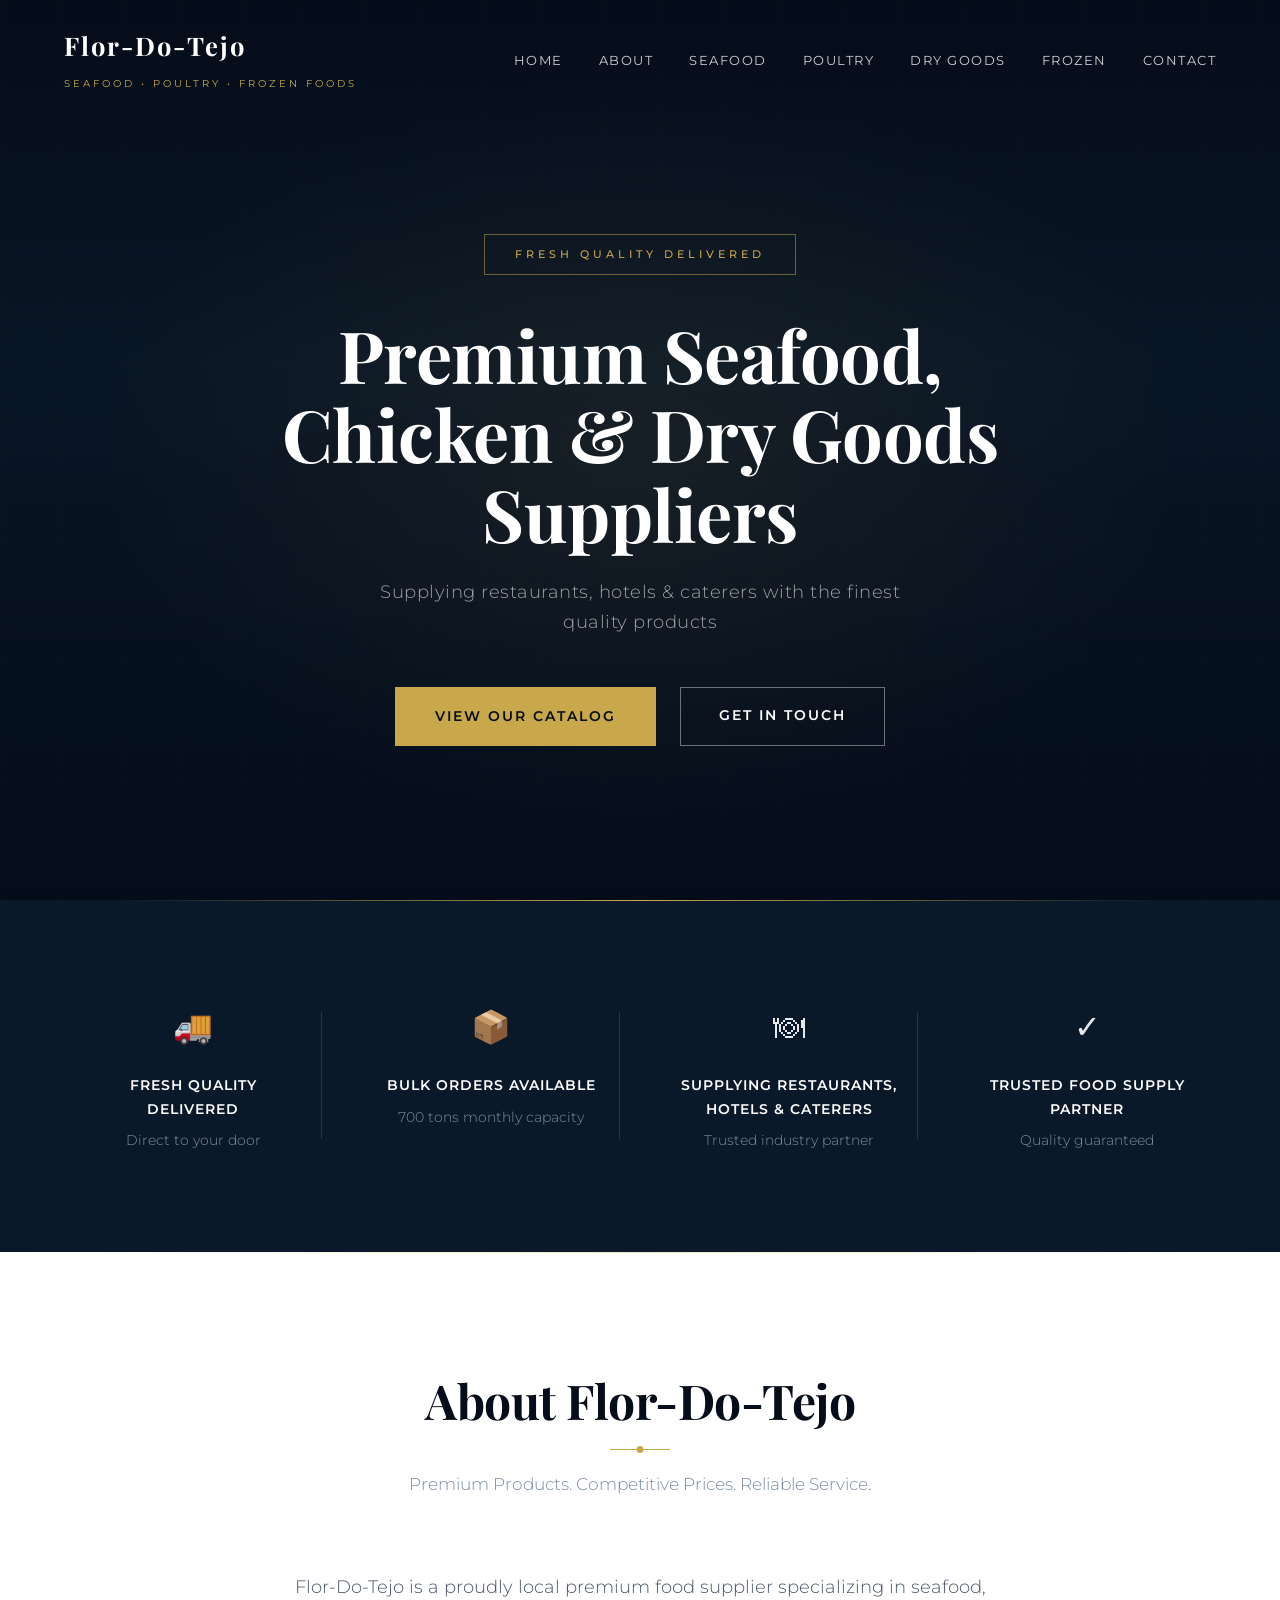
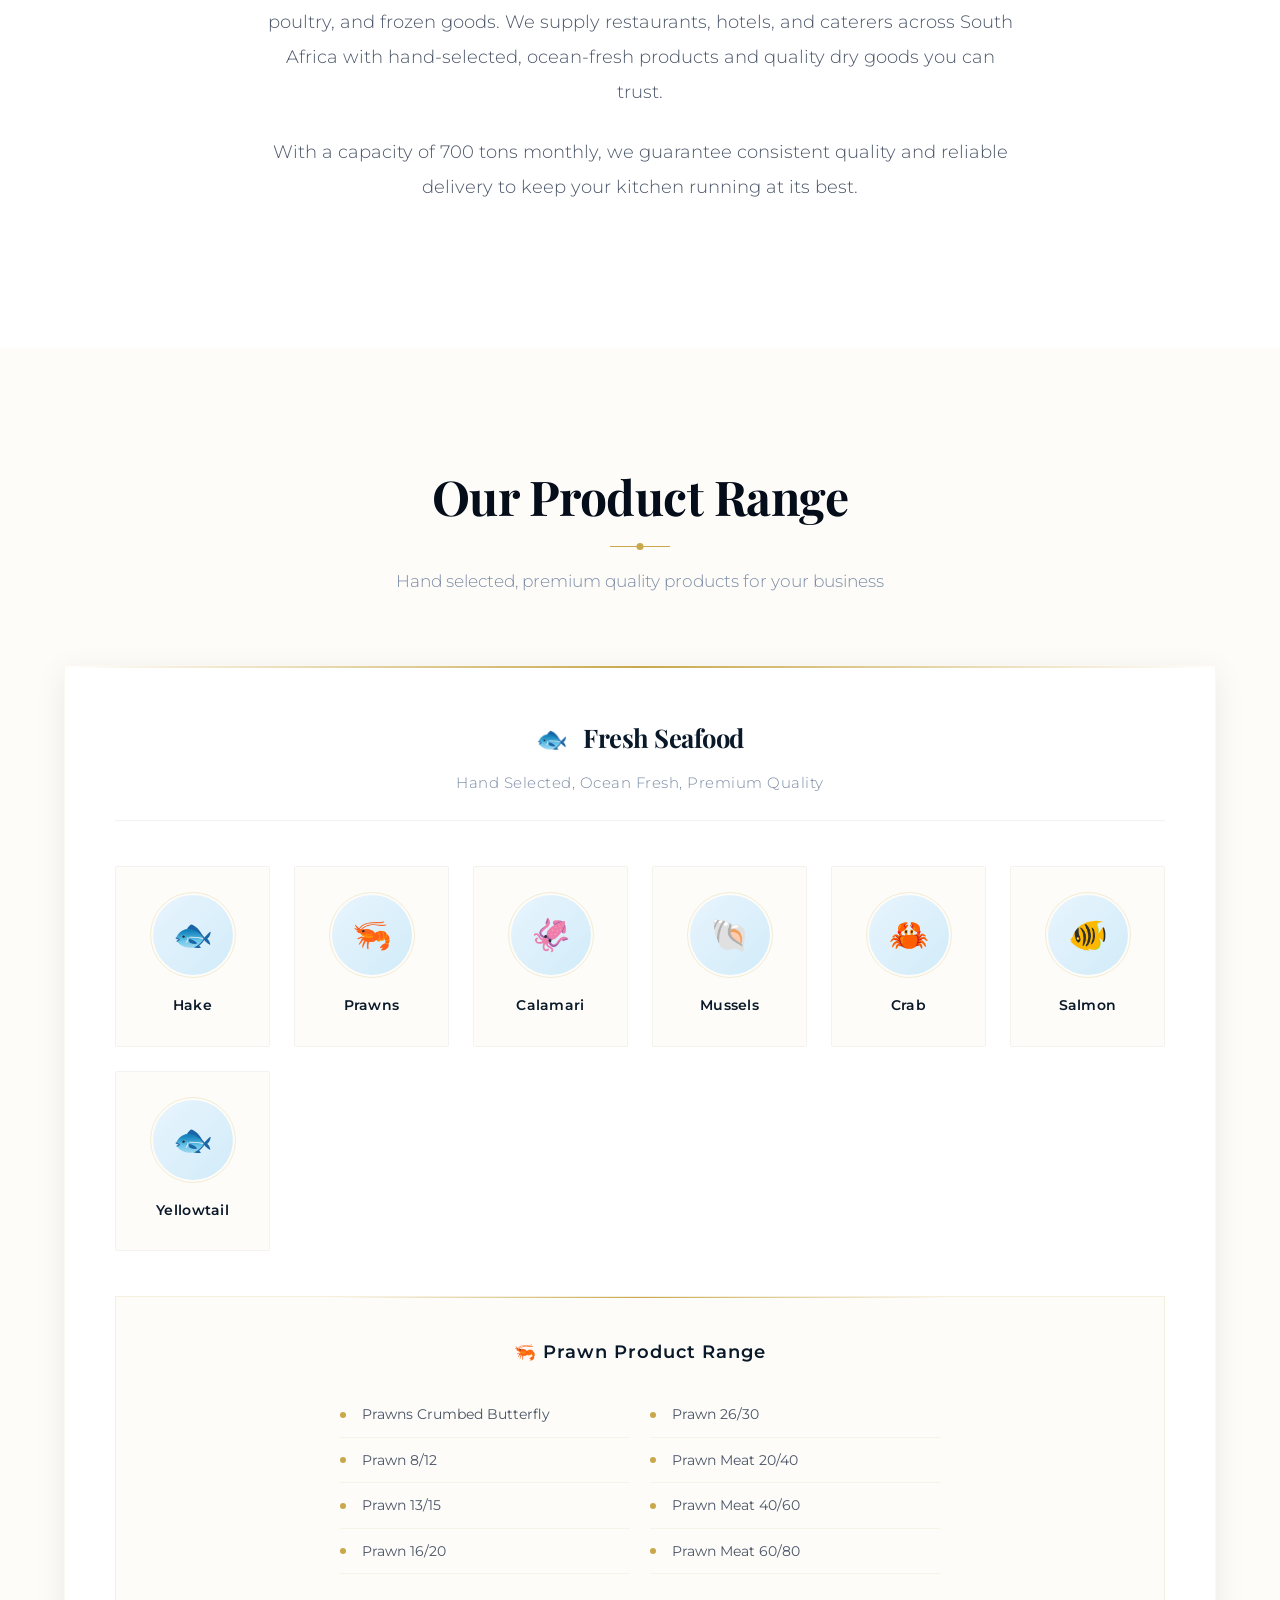
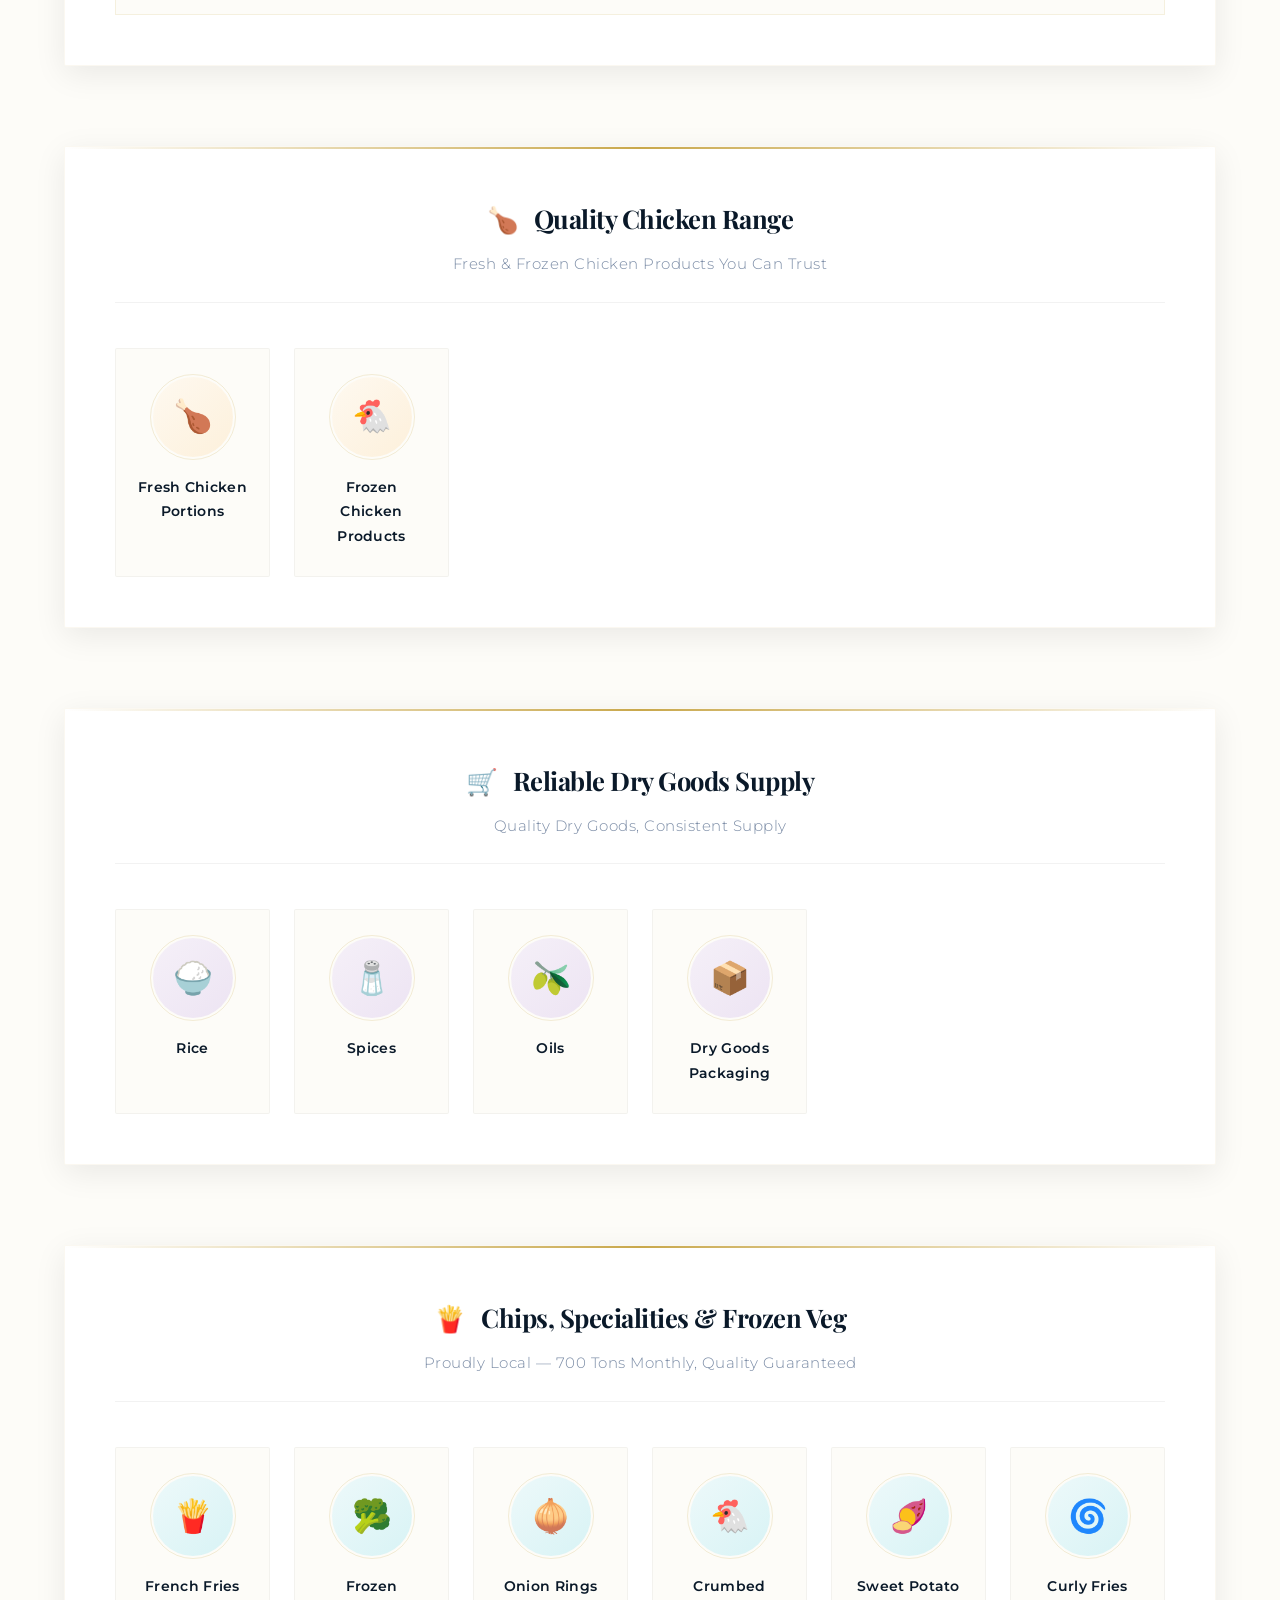
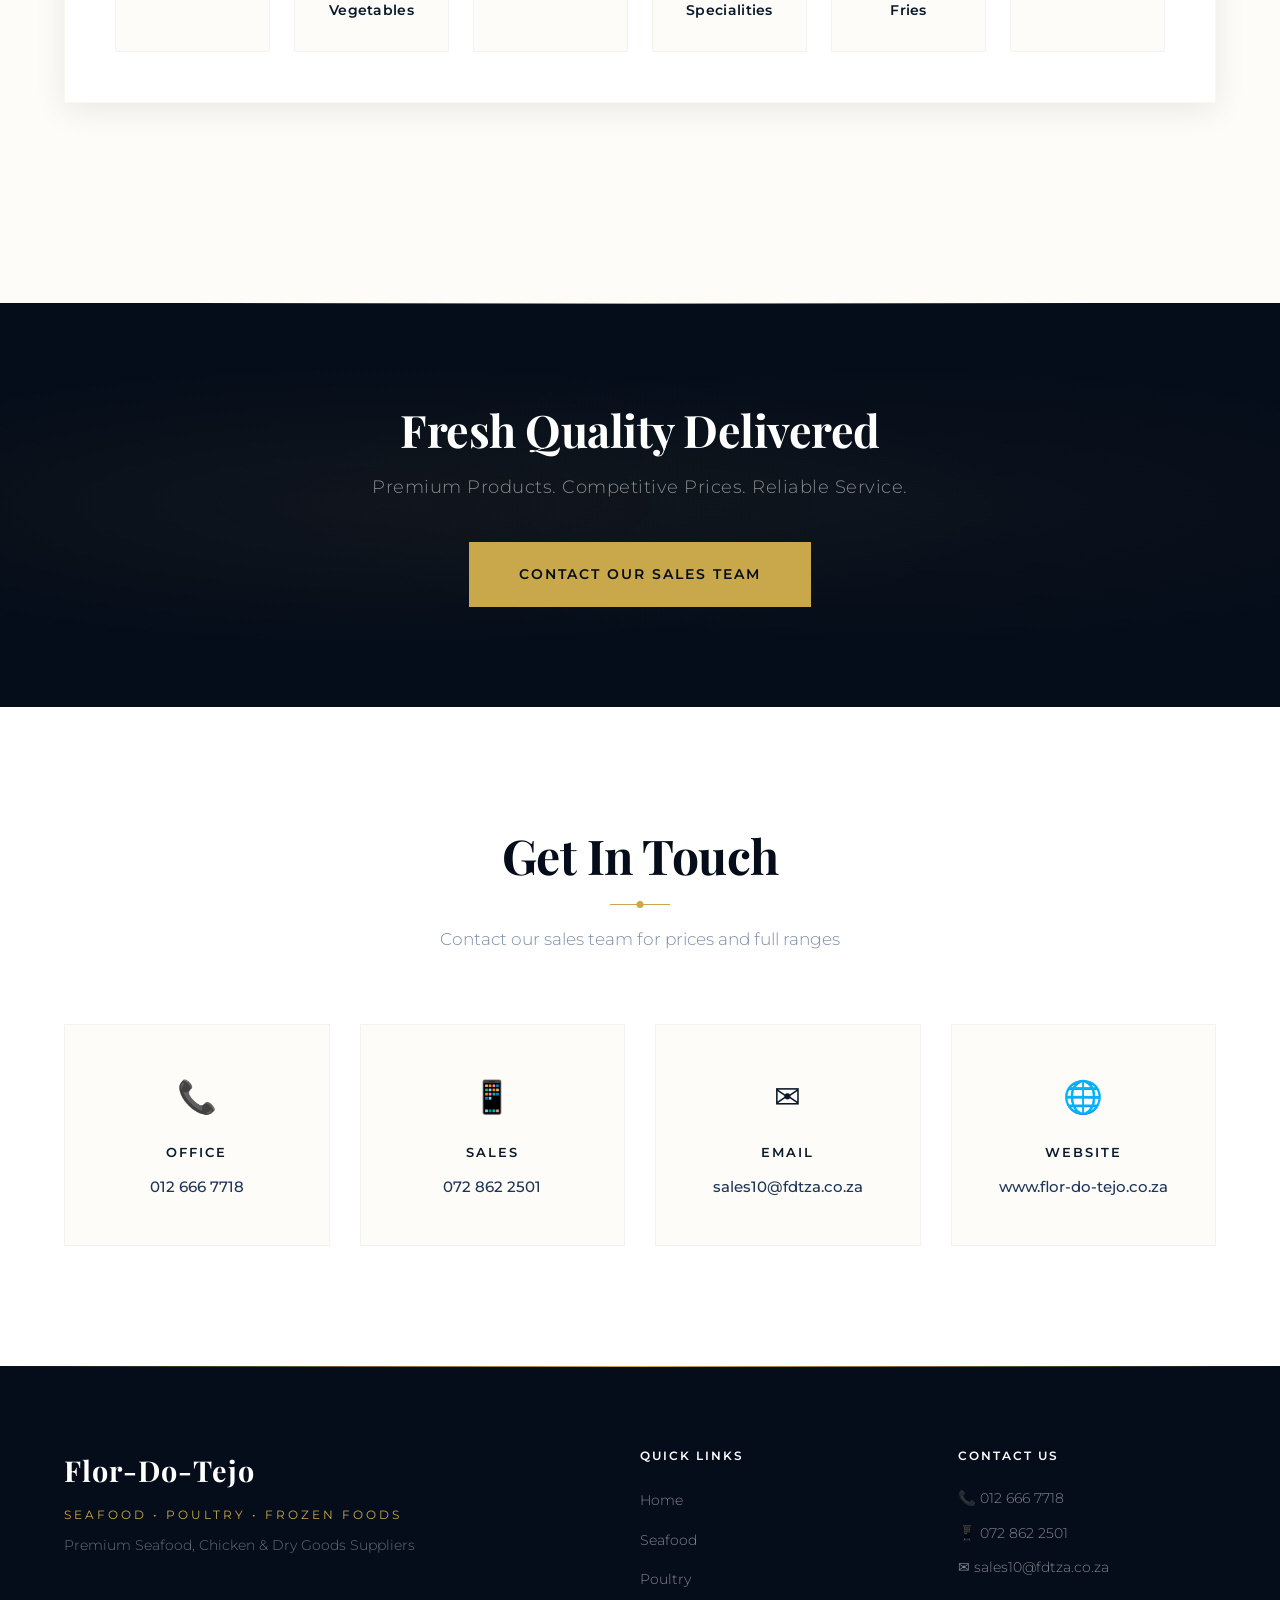
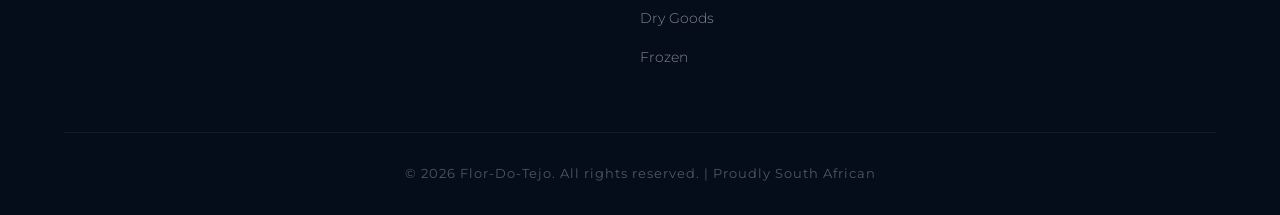
==== index.html @ 853de9a3 "Initial commit: Flor-Do-Tejo website with blue, white and gold theme" ====
<!DOCTYPE html>
<html lang="en">
<head>
    <meta charset="UTF-8">
    <meta name="viewport" content="width=device-width, initial-scale=1.0">
    <title>Flor-Do-Tejo | Premium Seafood, Poultry & Frozen Foods</title>
    <link rel="preconnect" href="https://fonts.googleapis.com">
    <link rel="preconnect" href="https://fonts.gstatic.com" crossorigin>
    <link href="https://fonts.googleapis.com/css2?family=Playfair+Display:wght@400;700;900&family=Montserrat:wght@300;400;500;600;700&display=swap" rel="stylesheet">
    <link rel="stylesheet" href="styles.css">
</head>
<body>
    <!-- Navigation -->
    <nav class="navbar" id="navbar">
        <div class="container nav-container">
            <div class="logo">
                <h1>Flor-Do-Tejo</h1>
                <span class="tagline">Seafood &bull; Poultry &bull; Frozen Foods</span>
            </div>
            <button class="nav-toggle" id="navToggle" aria-label="Toggle navigation">
                <span></span>
                <span></span>
                <span></span>
            </button>
            <ul class="nav-links" id="navLinks">
                <li><a href="#home">Home</a></li>
                <li><a href="#about">About</a></li>
                <li><a href="#seafood">Seafood</a></li>
                <li><a href="#poultry">Poultry</a></li>
                <li><a href="#dry-goods">Dry Goods</a></li>
                <li><a href="#frozen">Frozen</a></li>
                <li><a href="#contact">Contact</a></li>
            </ul>
        </div>
    </nav>

    <!-- Hero Section -->
    <section class="hero" id="home">
        <div class="hero-overlay"></div>
        <div class="container hero-content">
            <div class="hero-badge">Fresh Quality Delivered</div>
            <h2>Premium Seafood, Chicken &amp; Dry Goods Suppliers</h2>
            <p>Supplying restaurants, hotels &amp; caterers with the finest quality products</p>
            <div class="hero-cta">
                <a href="#catalog" class="btn btn-primary">View Our Catalog</a>
                <a href="#contact" class="btn btn-outline">Get In Touch</a>
            </div>
        </div>
    </section>

    <!-- Features Bar -->
    <section class="features-bar">
        <div class="container features-grid">
            <div class="feature-item">
                <div class="feature-icon">&#x1F69A;</div>
                <h4>Fresh Quality Delivered</h4>
                <p>Direct to your door</p>
            </div>
            <div class="feature-item">
                <div class="feature-icon">&#x1F4E6;</div>
                <h4>Bulk Orders Available</h4>
                <p>700 tons monthly capacity</p>
            </div>
            <div class="feature-item">
                <div class="feature-icon">&#x1F37D;</div>
                <h4>Supplying Restaurants, Hotels &amp; Caterers</h4>
                <p>Trusted industry partner</p>
            </div>
            <div class="feature-item">
                <div class="feature-icon">&#x2713;</div>
                <h4>Trusted Food Supply Partner</h4>
                <p>Quality guaranteed</p>
            </div>
        </div>
    </section>

    <!-- About Section -->
    <section class="about" id="about">
        <div class="container">
            <div class="section-header">
                <h2>About Flor-Do-Tejo</h2>
                <div class="gold-divider"></div>
                <p>Premium Products. Competitive Prices. Reliable Service.</p>
            </div>
            <div class="about-content">
                <p>Flor-Do-Tejo is a proudly local premium food supplier specializing in seafood, poultry, and frozen goods. We supply restaurants, hotels, and caterers across South Africa with hand-selected, ocean-fresh products and quality dry goods you can trust.</p>
                <p>With a capacity of 700 tons monthly, we guarantee consistent quality and reliable delivery to keep your kitchen running at its best.</p>
            </div>
        </div>
    </section>

    <!-- Catalog Section -->
    <section class="catalog" id="catalog">
        <div class="container">
            <div class="section-header">
                <h2>Our Product Range</h2>
                <div class="gold-divider"></div>
                <p>Hand selected, premium quality products for your business</p>
            </div>

            <!-- Fresh Seafood -->
            <div class="catalog-category" id="seafood">
                <div class="category-header">
                    <h3><span class="cat-icon">&#x1F41F;</span> Fresh Seafood</h3>
                    <p>Hand Selected, Ocean Fresh, Premium Quality</p>
                </div>
                <div class="products-grid">
                    <div class="product-card">
                        <div class="product-image seafood-bg">
                            <span class="product-emoji">&#x1F41F;</span>
                        </div>
                        <h4>Hake</h4>
                    </div>
                    <div class="product-card">
                        <div class="product-image seafood-bg">
                            <span class="product-emoji">&#x1F990;</span>
                        </div>
                        <h4>Prawns</h4>
                    </div>
                    <div class="product-card">
                        <div class="product-image seafood-bg">
                            <span class="product-emoji">&#x1F991;</span>
                        </div>
                        <h4>Calamari</h4>
                    </div>
                    <div class="product-card">
                        <div class="product-image seafood-bg">
                            <span class="product-emoji">&#x1F41A;</span>
                        </div>
                        <h4>Mussels</h4>
                    </div>
                    <div class="product-card">
                        <div class="product-image seafood-bg">
                            <span class="product-emoji">&#x1F980;</span>
                        </div>
                        <h4>Crab</h4>
                    </div>
                    <div class="product-card">
                        <div class="product-image seafood-bg">
                            <span class="product-emoji">&#x1F420;</span>
                        </div>
                        <h4>Salmon</h4>
                    </div>
                    <div class="product-card">
                        <div class="product-image seafood-bg">
                            <span class="product-emoji">&#x1F41F;</span>
                        </div>
                        <h4>Yellowtail</h4>
                    </div>
                </div>

                <!-- Prawns Detail -->
                <div class="prawn-detail">
                    <h4>&#x1F990; Prawn Product Range</h4>
                    <div class="prawn-list">
                        <ul>
                            <li>Prawns Crumbed Butterfly</li>
                            <li>Prawn 8/12</li>
                            <li>Prawn 13/15</li>
                            <li>Prawn 16/20</li>
                        </ul>
                        <ul>
                            <li>Prawn 26/30</li>
                            <li>Prawn Meat 20/40</li>
                            <li>Prawn Meat 40/60</li>
                            <li>Prawn Meat 60/80</li>
                        </ul>
                    </div>
                </div>
            </div>

            <!-- Quality Chicken Range -->
            <div class="catalog-category" id="poultry">
                <div class="category-header">
                    <h3><span class="cat-icon">&#x1F357;</span> Quality Chicken Range</h3>
                    <p>Fresh &amp; Frozen Chicken Products You Can Trust</p>
                </div>
                <div class="products-grid">
                    <div class="product-card">
                        <div class="product-image chicken-bg">
                            <span class="product-emoji">&#x1F357;</span>
                        </div>
                        <h4>Fresh Chicken Portions</h4>
                    </div>
                    <div class="product-card">
                        <div class="product-image chicken-bg">
                            <span class="product-emoji">&#x1F414;</span>
                        </div>
                        <h4>Frozen Chicken Products</h4>
                    </div>
                </div>
            </div>

            <!-- Dry Goods -->
            <div class="catalog-category" id="dry-goods">
                <div class="category-header">
                    <h3><span class="cat-icon">&#x1F6D2;</span> Reliable Dry Goods Supply</h3>
                    <p>Quality Dry Goods, Consistent Supply</p>
                </div>
                <div class="products-grid">
                    <div class="product-card">
                        <div class="product-image drygoods-bg">
                            <span class="product-emoji">&#x1F35A;</span>
                        </div>
                        <h4>Rice</h4>
                    </div>
                    <div class="product-card">
                        <div class="product-image drygoods-bg">
                            <span class="product-emoji">&#x1F9C2;</span>
                        </div>
                        <h4>Spices</h4>
                    </div>
                    <div class="product-card">
                        <div class="product-image drygoods-bg">
                            <span class="product-emoji">&#x1FAD2;</span>
                        </div>
                        <h4>Oils</h4>
                    </div>
                    <div class="product-card">
                        <div class="product-image drygoods-bg">
                            <span class="product-emoji">&#x1F4E6;</span>
                        </div>
                        <h4>Dry Goods Packaging</h4>
                    </div>
                </div>
            </div>

            <!-- Frozen Specialities -->
            <div class="catalog-category" id="frozen">
                <div class="category-header">
                    <h3><span class="cat-icon">&#x1F35F;</span> Chips, Specialities &amp; Frozen Veg</h3>
                    <p>Proudly Local &mdash; 700 Tons Monthly, Quality Guaranteed</p>
                </div>
                <div class="products-grid">
                    <div class="product-card">
                        <div class="product-image frozen-bg">
                            <span class="product-emoji">&#x1F35F;</span>
                        </div>
                        <h4>French Fries</h4>
                    </div>
                    <div class="product-card">
                        <div class="product-image frozen-bg">
                            <span class="product-emoji">&#x1F966;</span>
                        </div>
                        <h4>Frozen Vegetables</h4>
                    </div>
                    <div class="product-card">
                        <div class="product-image frozen-bg">
                            <span class="product-emoji">&#x1F9C5;</span>
                        </div>
                        <h4>Onion Rings</h4>
                    </div>
                    <div class="product-card">
                        <div class="product-image frozen-bg">
                            <span class="product-emoji">&#x1F414;</span>
                        </div>
                        <h4>Crumbed Specialities</h4>
                    </div>
                    <div class="product-card">
                        <div class="product-image frozen-bg">
                            <span class="product-emoji">&#x1F360;</span>
                        </div>
                        <h4>Sweet Potato Fries</h4>
                    </div>
                    <div class="product-card">
                        <div class="product-image frozen-bg">
                            <span class="product-emoji">&#x1F300;</span>
                        </div>
                        <h4>Curly Fries</h4>
                    </div>
                </div>
            </div>
        </div>
    </section>

    <!-- CTA Section -->
    <section class="cta-section">
        <div class="container">
            <h2>Fresh Quality Delivered</h2>
            <p>Premium Products. Competitive Prices. Reliable Service.</p>
            <a href="#contact" class="btn btn-gold">Contact Our Sales Team</a>
        </div>
    </section>

    <!-- Contact Section -->
    <section class="contact" id="contact">
        <div class="container">
            <div class="section-header">
                <h2>Get In Touch</h2>
                <div class="gold-divider"></div>
                <p>Contact our sales team for prices and full ranges</p>
            </div>
            <div class="contact-grid">
                <div class="contact-card">
                    <div class="contact-icon">&#x1F4DE;</div>
                    <h4>Office</h4>
                    <p><a href="tel:0126667718">012 666 7718</a></p>
                </div>
                <div class="contact-card">
                    <div class="contact-icon">&#x1F4F1;</div>
                    <h4>Sales</h4>
                    <p><a href="tel:0728622501">072 862 2501</a></p>
                </div>
                <div class="contact-card">
                    <div class="contact-icon">&#x2709;</div>
                    <h4>Email</h4>
                    <p><a href="mailto:sales10@fdtza.co.za">sales10@fdtza.co.za</a></p>
                </div>
                <div class="contact-card">
                    <div class="contact-icon">&#x1F310;</div>
                    <h4>Website</h4>
                    <p><a href="https://www.flor-do-tejo.co.za" target="_blank">www.flor-do-tejo.co.za</a></p>
                </div>
            </div>
        </div>
    </section>

    <!-- Footer -->
    <footer class="footer">
        <div class="container">
            <div class="footer-content">
                <div class="footer-brand">
                    <h3>Flor-Do-Tejo</h3>
                    <p>Seafood &bull; Poultry &bull; Frozen Foods</p>
                    <p class="footer-subtitle">Premium Seafood, Chicken &amp; Dry Goods Suppliers</p>
                </div>
                <div class="footer-links">
                    <h4>Quick Links</h4>
                    <ul>
                        <li><a href="#home">Home</a></li>
                        <li><a href="#seafood">Seafood</a></li>
                        <li><a href="#poultry">Poultry</a></li>
                        <li><a href="#dry-goods">Dry Goods</a></li>
                        <li><a href="#frozen">Frozen</a></li>
                    </ul>
                </div>
                <div class="footer-contact">
                    <h4>Contact Us</h4>
                    <p>&#x1F4DE; 012 666 7718</p>
                    <p>&#x1F4F1; 072 862 2501</p>
                    <p>&#x2709; sales10@fdtza.co.za</p>
                </div>
            </div>
            <div class="footer-bottom">
                <p>&copy; 2026 Flor-Do-Tejo. All rights reserved. | Proudly South African</p>
            </div>
        </div>
    </footer>

    <script src="script.js"></script>
</body>
</html>
---- styles.css ----
/* ===== CSS Variables & Theme ===== */
:root {
    --blue-dark: #050d1a;
    --blue-primary: #0a1929;
    --blue-medium: #112240;
    --blue-light: #1d3557;
    --blue-accent: #4a90d9;
    --white: #ffffff;
    --white-off: #f8fafd;
    --cream: #fdfcf8;
    --gold: #c9a84c;
    --gold-light: #e8d48b;
    --gold-dark: #a07c1c;
    --gold-shimmer: linear-gradient(135deg, #b8860b, #daa520, #ffd700, #daa520, #b8860b);
    --text-dark: #0a1929;
    --text-light: #e8edf5;
    --text-muted: #7a8ba5;
    --shadow-luxury: 0 20px 60px rgba(0, 0, 0, 0.15);
    --shadow-card: 0 8px 32px rgba(0, 0, 0, 0.08);
    --shadow-gold: 0 8px 32px rgba(201, 168, 76, 0.25);
    --shadow-hover: 0 16px 48px rgba(0, 0, 0, 0.12);
    --transition: all 0.4s cubic-bezier(0.25, 0.46, 0.45, 0.94);
    --transition-slow: all 0.6s cubic-bezier(0.25, 0.46, 0.45, 0.94);
}

/* ===== Reset & Base ===== */
*, *::before, *::after {
    margin: 0;
    padding: 0;
    box-sizing: border-box;
}

html {
    scroll-behavior: smooth;
}

body {
    font-family: 'Montserrat', sans-serif;
    color: var(--text-dark);
    line-height: 1.7;
    overflow-x: hidden;
    background-color: var(--cream);
}

.container {
    max-width: 1200px;
    margin: 0 auto;
    padding: 0 24px;
}

a {
    text-decoration: none;
    color: inherit;
    transition: var(--transition);
}

ul {
    list-style: none;
}

/* ===== Typography ===== */
h1, h2, h3 {
    font-family: 'Playfair Display', serif;
    letter-spacing: -0.5px;
}

h2 {
    font-size: 3rem;
    font-weight: 700;
    line-height: 1.2;
}

h3 {
    font-size: 1.8rem;
    font-weight: 700;
}

h4 {
    font-size: 1.05rem;
    font-weight: 600;
    letter-spacing: 0.3px;
}

/* ===== Buttons ===== */
.btn {
    display: inline-block;
    padding: 16px 38px;
    border-radius: 0;
    font-weight: 600;
    font-size: 0.85rem;
    cursor: pointer;
    transition: var(--transition);
    text-align: center;
    text-transform: uppercase;
    letter-spacing: 2px;
}

.btn-primary {
    background: var(--gold);
    color: var(--blue-dark);
    border: 2px solid var(--gold);
}

.btn-primary:hover {
    background: transparent;
    color: var(--gold);
    transform: translateY(-3px);
    box-shadow: var(--shadow-gold);
}

.btn-outline {
    background: transparent;
    color: var(--white);
    border: 1px solid rgba(255, 255, 255, 0.4);
}

.btn-outline:hover {
    border-color: var(--gold);
    color: var(--gold);
    transform: translateY(-3px);
}

.btn-gold {
    background: var(--gold);
    color: var(--blue-dark);
    border: 2px solid var(--gold);
    font-size: 0.9rem;
    padding: 18px 48px;
}

.btn-gold:hover {
    background: transparent;
    color: var(--gold);
    transform: translateY(-3px);
    box-shadow: var(--shadow-gold);
}

/* ===== Navigation ===== */
.navbar {
    position: fixed;
    top: 0;
    left: 0;
    right: 0;
    z-index: 1000;
    background: transparent;
    padding: 24px 0;
    transition: var(--transition);
}

.navbar.scrolled {
    padding: 14px 0;
    background: rgba(5, 13, 26, 0.95);
    backdrop-filter: blur(20px);
    -webkit-backdrop-filter: blur(20px);
    border-bottom: 1px solid rgba(201, 168, 76, 0.15);
}

.nav-container {
    display: flex;
    align-items: center;
    justify-content: space-between;
}

.logo h1 {
    font-size: 1.6rem;
    color: var(--white);
    letter-spacing: 2px;
    font-weight: 700;
}

.logo .tagline {
    font-size: 0.65rem;
    color: var(--gold);
    letter-spacing: 3px;
    text-transform: uppercase;
    font-weight: 400;
}

.nav-links {
    display: flex;
    gap: 36px;
}

.nav-links a {
    color: rgba(255, 255, 255, 0.8);
    font-weight: 400;
    font-size: 0.8rem;
    text-transform: uppercase;
    letter-spacing: 1.5px;
    position: relative;
    padding: 5px 0;
}

.nav-links a::after {
    content: '';
    position: absolute;
    bottom: -2px;
    left: 50%;
    transform: translateX(-50%);
    width: 0;
    height: 1px;
    background: var(--gold);
    transition: var(--transition);
}

.nav-links a:hover {
    color: var(--gold);
}

.nav-links a:hover::after {
    width: 100%;
}

.nav-toggle {
    display: none;
    flex-direction: column;
    gap: 6px;
    background: none;
    border: none;
    cursor: pointer;
    padding: 5px;
}

.nav-toggle span {
    width: 24px;
    height: 1.5px;
    background: var(--white);
    border-radius: 0;
    transition: var(--transition);
}

/* ===== Hero Section ===== */
.hero {
    position: relative;
    min-height: 100vh;
    display: flex;
    align-items: center;
    justify-content: center;
    background: var(--blue-dark);
    background-image: url('https://images.unsplash.com/photo-1555396273-367ea4eb4db5?auto=format&fit=crop&w=1920&q=80');
    background-size: cover;
    background-position: center;
    background-attachment: fixed;
    overflow: hidden;
}

.hero::before {
    content: '';
    position: absolute;
    inset: 0;
    background: linear-gradient(
        180deg,
        rgba(5, 13, 26, 0.7) 0%,
        rgba(10, 25, 41, 0.75) 40%,
        rgba(5, 13, 26, 0.85) 100%
    );
    z-index: 1;
}

.hero::after {
    content: '';
    position: absolute;
    inset: 0;
    background: radial-gradient(ellipse at 50% 50%, rgba(201, 168, 76, 0.08) 0%, transparent 60%);
    z-index: 1;
}

.hero-overlay {
    position: absolute;
    inset: 0;
    opacity: 0.04;
    background-image: 
        linear-gradient(rgba(201, 168, 76, 0.3) 1px, transparent 1px),
        linear-gradient(90deg, rgba(201, 168, 76, 0.3) 1px, transparent 1px);
    background-size: 60px 60px;
    z-index: 2;
}

.hero-content {
    position: relative;
    z-index: 3;
    text-align: center;
    color: var(--white);
    padding-top: 80px;
}

.hero-badge {
    display: inline-block;
    background: transparent;
    border: 1px solid rgba(201, 168, 76, 0.5);
    color: var(--gold);
    padding: 10px 30px;
    font-size: 0.7rem;
    font-weight: 500;
    letter-spacing: 4px;
    text-transform: uppercase;
    margin-bottom: 40px;
}

.hero-content h2 {
    font-size: 4.5rem;
    margin-bottom: 24px;
    line-height: 1.1;
    max-width: 800px;
    margin-left: auto;
    margin-right: auto;
    font-weight: 700;
}

.hero-content p {
    font-size: 1.1rem;
    color: rgba(255, 255, 255, 0.6);
    margin-bottom: 50px;
    max-width: 550px;
    margin-left: auto;
    margin-right: auto;
    font-weight: 300;
    letter-spacing: 0.5px;
}

.hero-cta {
    display: flex;
    gap: 24px;
    justify-content: center;
    flex-wrap: wrap;
}

/* ===== Features Bar ===== */
.features-bar {
    background: var(--blue-primary);
    padding: 70px 0;
    position: relative;
}

.features-bar::before {
    content: '';
    position: absolute;
    top: 0;
    left: 10%;
    right: 10%;
    height: 1px;
    background: linear-gradient(90deg, transparent, var(--gold), transparent);
}

.features-grid {
    display: grid;
    grid-template-columns: repeat(4, 1fr);
    gap: 40px;
}

.feature-item {
    text-align: center;
    color: var(--white);
    padding: 30px 20px;
    position: relative;
}

.feature-item::after {
    content: '';
    position: absolute;
    right: 0;
    top: 20%;
    height: 60%;
    width: 1px;
    background: rgba(201, 168, 76, 0.2);
}

.feature-item:last-child::after {
    display: none;
}

.feature-icon {
    font-size: 2rem;
    margin-bottom: 20px;
    opacity: 0.9;
}

.feature-item h4 {
    color: var(--white);
    margin-bottom: 8px;
    font-size: 0.85rem;
    text-transform: uppercase;
    letter-spacing: 1px;
    font-family: 'Montserrat', sans-serif;
    font-weight: 600;
}

.feature-item p {
    color: rgba(255, 255, 255, 0.5);
    font-size: 0.85rem;
    font-weight: 300;
}

/* ===== Section Headers ===== */
.section-header {
    text-align: center;
    margin-bottom: 70px;
}

.section-header h2 {
    color: var(--blue-dark);
    margin-bottom: 20px;
}

.section-header p {
    color: var(--text-muted);
    font-size: 1.05rem;
    max-width: 550px;
    margin: 0 auto;
    font-weight: 300;
}

.gold-divider {
    width: 60px;
    height: 1px;
    background: var(--gold);
    margin: 20px auto;
    position: relative;
}

.gold-divider::before {
    content: '';
    position: absolute;
    top: -3px;
    left: 50%;
    transform: translateX(-50%);
    width: 7px;
    height: 7px;
    background: var(--gold);
    border-radius: 50%;
}

/* ===== About Section ===== */
.about {
    padding: 120px 0;
    background: var(--white);
    position: relative;
}

.about::before {
    content: '';
    position: absolute;
    top: 0;
    left: 0;
    right: 0;
    height: 1px;
    background: linear-gradient(90deg, transparent, rgba(201, 168, 76, 0.3), transparent);
}

.about-content {
    max-width: 750px;
    margin: 0 auto;
    text-align: center;
}

.about-content p {
    font-size: 1.1rem;
    line-height: 2;
    color: #4a5568;
    margin-bottom: 24px;
    font-weight: 300;
}

/* ===== Catalog Section ===== */
.catalog {
    padding: 120px 0;
    background: var(--cream);
    position: relative;
}

.catalog-category {
    margin-bottom: 80px;
    background: var(--white);
    border-radius: 2px;
    padding: 50px;
    box-shadow: var(--shadow-card);
    border: 1px solid rgba(201, 168, 76, 0.08);
    position: relative;
    overflow: hidden;
}

.catalog-category::before {
    content: '';
    position: absolute;
    top: 0;
    left: 0;
    right: 0;
    height: 2px;
    background: linear-gradient(90deg, transparent, var(--gold), transparent);
}

.category-header {
    text-align: center;
    margin-bottom: 45px;
    padding-bottom: 25px;
    border-bottom: 1px solid rgba(0, 0, 0, 0.05);
}

.category-header h3 {
    color: var(--blue-primary);
    margin-bottom: 10px;
    font-size: 1.6rem;
}

.category-header p {
    color: var(--text-muted);
    font-size: 0.95rem;
    font-weight: 300;
    letter-spacing: 0.5px;
}

.cat-icon {
    margin-right: 10px;
}

/* ===== Product Cards ===== */
.products-grid {
    display: grid;
    grid-template-columns: repeat(auto-fill, minmax(155px, 1fr));
    gap: 24px;
}

.product-card {
    text-align: center;
    padding: 28px 18px;
    border-radius: 2px;
    transition: var(--transition);
    background: var(--cream);
    border: 1px solid rgba(0, 0, 0, 0.04);
    position: relative;
}

.product-card::before {
    content: '';
    position: absolute;
    inset: 0;
    border: 1px solid var(--gold);
    opacity: 0;
    transition: var(--transition);
}

.product-card:hover {
    transform: translateY(-8px);
    box-shadow: var(--shadow-hover);
}

.product-card:hover::before {
    opacity: 1;
}

.product-image {
    width: 80px;
    height: 80px;
    border-radius: 50%;
    display: flex;
    align-items: center;
    justify-content: center;
    margin: 0 auto 18px;
    position: relative;
}

.product-image::after {
    content: '';
    position: absolute;
    inset: -3px;
    border-radius: 50%;
    border: 1px solid rgba(201, 168, 76, 0.2);
}

.product-emoji {
    font-size: 2rem;
}

.seafood-bg {
    background: linear-gradient(135deg, #e8f4fd, #d1ecf9);
}

.chicken-bg {
    background: linear-gradient(135deg, #fef9f0, #fdf0db);
}

.drygoods-bg {
    background: linear-gradient(135deg, #f5f0f8, #ede4f3);
}

.frozen-bg {
    background: linear-gradient(135deg, #edf9fa, #d8f3f5);
}

.product-card h4 {
    color: var(--blue-primary);
    font-size: 0.9rem;
    font-weight: 600;
    letter-spacing: 0.3px;
}

/* ===== Prawn Detail ===== */
.prawn-detail {
    margin-top: 45px;
    padding: 40px;
    background: var(--cream);
    border: 1px solid rgba(201, 168, 76, 0.15);
    position: relative;
}

.prawn-detail::before {
    content: '';
    position: absolute;
    top: 0;
    left: 20%;
    right: 20%;
    height: 1px;
    background: linear-gradient(90deg, transparent, var(--gold), transparent);
}

.prawn-detail h4 {
    text-align: center;
    color: var(--blue-primary);
    margin-bottom: 25px;
    font-size: 1.1rem;
    letter-spacing: 1px;
}

.prawn-list {
    display: grid;
    grid-template-columns: 1fr 1fr;
    gap: 20px;
    max-width: 600px;
    margin: 0 auto;
}

.prawn-list ul {
    list-style: none;
}

.prawn-list li {
    padding: 10px 0;
    color: #4a5568;
    font-size: 0.9rem;
    font-weight: 400;
    border-bottom: 1px solid rgba(201, 168, 76, 0.1);
    padding-left: 22px;
    position: relative;
}

.prawn-list li::before {
    content: '';
    position: absolute;
    left: 0;
    top: 50%;
    transform: translateY(-50%);
    width: 6px;
    height: 6px;
    background: var(--gold);
    border-radius: 50%;
}

/* ===== CTA Section ===== */
.cta-section {
    padding: 100px 0;
    background: var(--blue-dark);
    text-align: center;
    position: relative;
    overflow: hidden;
}

.cta-section::before {
    content: '';
    position: absolute;
    inset: 0;
    background:
        radial-gradient(ellipse at 30% 50%, rgba(201, 168, 76, 0.05) 0%, transparent 50%),
        radial-gradient(ellipse at 70% 50%, rgba(201, 168, 76, 0.03) 0%, transparent 50%);
}

.cta-section::after {
    content: '';
    position: absolute;
    top: 0;
    left: 15%;
    right: 15%;
    height: 1px;
    background: linear-gradient(90deg, transparent, var(--gold), transparent);
}

.cta-section .container {
    position: relative;
    z-index: 1;
}

.cta-section h2 {
    color: var(--white);
    margin-bottom: 16px;
    font-size: 2.8rem;
}

.cta-section p {
    color: rgba(255, 255, 255, 0.5);
    font-size: 1.1rem;
    margin-bottom: 40px;
    font-weight: 300;
    letter-spacing: 0.5px;
}

/* ===== Contact Section ===== */
.contact {
    padding: 120px 0;
    background: var(--white);
}

.contact-grid {
    display: grid;
    grid-template-columns: repeat(4, 1fr);
    gap: 30px;
}

.contact-card {
    text-align: center;
    padding: 45px 24px;
    background: var(--cream);
    border: 1px solid rgba(0, 0, 0, 0.04);
    transition: var(--transition);
    position: relative;
}

.contact-card::before {
    content: '';
    position: absolute;
    bottom: 0;
    left: 20%;
    right: 20%;
    height: 2px;
    background: var(--gold);
    transform: scaleX(0);
    transition: var(--transition);
}

.contact-card:hover {
    transform: translateY(-8px);
    box-shadow: var(--shadow-hover);
}

.contact-card:hover::before {
    transform: scaleX(1);
}

.contact-icon {
    font-size: 2rem;
    margin-bottom: 18px;
}

.contact-card h4 {
    color: var(--blue-primary);
    margin-bottom: 10px;
    font-size: 0.8rem;
    text-transform: uppercase;
    letter-spacing: 2px;
    font-family: 'Montserrat', sans-serif;
}

.contact-card p {
    font-size: 0.95rem;
}

.contact-card a {
    color: var(--blue-light);
    font-weight: 500;
}

.contact-card a:hover {
    color: var(--gold);
}

/* ===== Footer ===== */
.footer {
    background: var(--blue-dark);
    padding: 80px 0 30px;
    color: var(--text-light);
    position: relative;
}

.footer::before {
    content: '';
    position: absolute;
    top: 0;
    left: 0;
    right: 0;
    height: 1px;
    background: linear-gradient(90deg, transparent, var(--gold), transparent);
}

.footer-content {
    display: grid;
    grid-template-columns: 2fr 1fr 1fr;
    gap: 60px;
    margin-bottom: 50px;
}

.footer-brand h3 {
    font-size: 1.8rem;
    color: var(--white);
    margin-bottom: 10px;
    letter-spacing: 1px;
}

.footer-brand p {
    color: var(--gold);
    font-size: 0.75rem;
    letter-spacing: 3px;
    text-transform: uppercase;
    margin-bottom: 8px;
}

.footer-subtitle {
    color: rgba(255, 255, 255, 0.4) !important;
    font-size: 0.9rem !important;
    letter-spacing: 0 !important;
    text-transform: none !important;
    font-weight: 300;
}

.footer-links h4,
.footer-contact h4 {
    color: var(--white);
    margin-bottom: 20px;
    font-size: 0.75rem;
    text-transform: uppercase;
    letter-spacing: 2px;
    font-family: 'Montserrat', sans-serif;
    font-weight: 600;
}

.footer-links ul li {
    margin-bottom: 12px;
}

.footer-links a {
    color: rgba(255, 255, 255, 0.5);
    font-size: 0.9rem;
    font-weight: 300;
}

.footer-links a:hover {
    color: var(--gold);
}

.footer-contact p {
    color: rgba(255, 255, 255, 0.5);
    margin-bottom: 10px;
    font-size: 0.9rem;
    font-weight: 300;
}

.footer-bottom {
    border-top: 1px solid rgba(255, 255, 255, 0.06);
    padding-top: 30px;
    text-align: center;
}

.footer-bottom p {
    color: rgba(255, 255, 255, 0.3);
    font-size: 0.8rem;
    letter-spacing: 1px;
}

/* ===== Responsive Design ===== */
@media (max-width: 1024px) {
    .features-grid {
        grid-template-columns: repeat(2, 1fr);
    }

    .feature-item::after {
        display: none;
    }

    .contact-grid {
        grid-template-columns: repeat(2, 1fr);
    }

    .footer-content {
        grid-template-columns: 1fr 1fr;
    }

    .hero-content h2 {
        font-size: 3.5rem;
    }
}

@media (max-width: 768px) {
    .nav-toggle {
        display: flex;
    }

    .nav-links {
        position: fixed;
        top: 0;
        right: -100%;
        width: 300px;
        height: 100vh;
        background: var(--blue-dark);
        flex-direction: column;
        padding: 100px 40px 40px;
        gap: 24px;
        transition: var(--transition-slow);
        border-left: 1px solid rgba(201, 168, 76, 0.15);
    }

    .nav-links.active {
        right: 0;
    }

    .hero-content h2 {
        font-size: 2.5rem;
    }

    .hero-content p {
        font-size: 1rem;
    }

    .features-grid {
        grid-template-columns: 1fr 1fr;
        gap: 20px;
    }

    .catalog-category {
        padding: 30px 24px;
    }

    .products-grid {
        grid-template-columns: repeat(auto-fill, minmax(130px, 1fr));
        gap: 16px;
    }

    .prawn-list {
        grid-template-columns: 1fr;
    }

    .contact-grid {
        grid-template-columns: 1fr;
        gap: 20px;
    }

    .footer-content {
        grid-template-columns: 1fr;
        text-align: center;
        gap: 40px;
    }

    h2 {
        font-size: 2.2rem;
    }

    .cta-section h2 {
        font-size: 2.2rem;
    }

    .section-header {
        margin-bottom: 50px;
    }

    .about, .catalog, .contact {
        padding: 80px 0;
    }
}

@media (max-width: 480px) {
    .hero-content h2 {
        font-size: 2rem;
    }

    .hero-cta {
        flex-direction: column;
        align-items: center;
    }

    .btn {
        width: 100%;
        max-width: 280px;
    }

    .features-grid {
        grid-template-columns: 1fr;
    }

    .products-grid {
        grid-template-columns: repeat(2, 1fr);
    }

    .catalog-category {
        padding: 24px 16px;
    }

    .prawn-detail {
        padding: 24px 16px;
    }
}

/* ===== Animations ===== */
@keyframes fadeInUp {
    from {
        opacity: 0;
        transform: translateY(40px);
    }
    to {
        opacity: 1;
        transform: translateY(0);
    }
}

@keyframes fadeIn {
    from { opacity: 0; }
    to { opacity: 1; }
}

.fade-in {
    opacity: 0;
    animation: fadeInUp 0.8s cubic-bezier(0.25, 0.46, 0.45, 0.94) forwards;
}

/* ===== Scrollbar ===== */
::-webkit-scrollbar {
    width: 6px;
}

::-webkit-scrollbar-track {
    background: var(--blue-dark);
}

::-webkit-scrollbar-thumb {
    background: var(--gold);
    border-radius: 0;
}

::-webkit-scrollbar-thumb:hover {
    background: var(--gold-light);
}

/* ===== Selection ===== */
::selection {
    background: rgba(201, 168, 76, 0.2);
    color: var(--blue-dark);
}
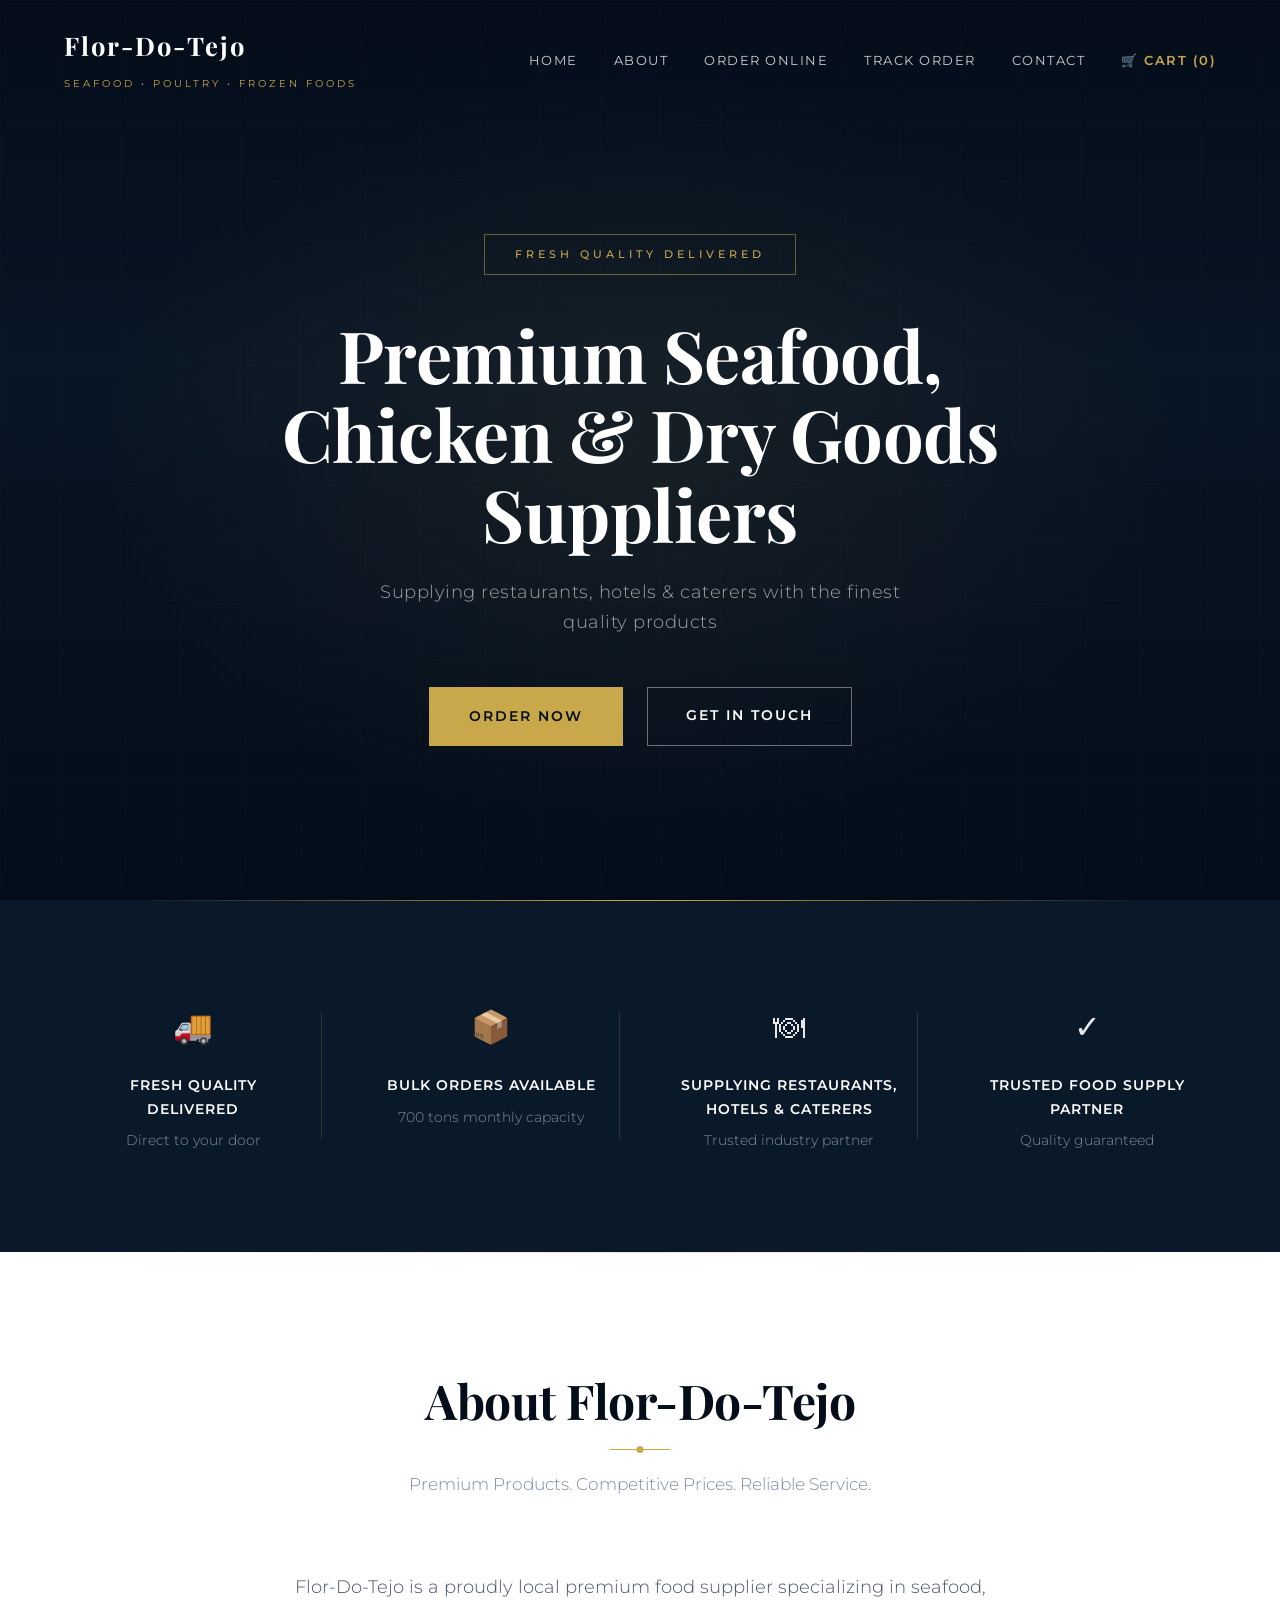
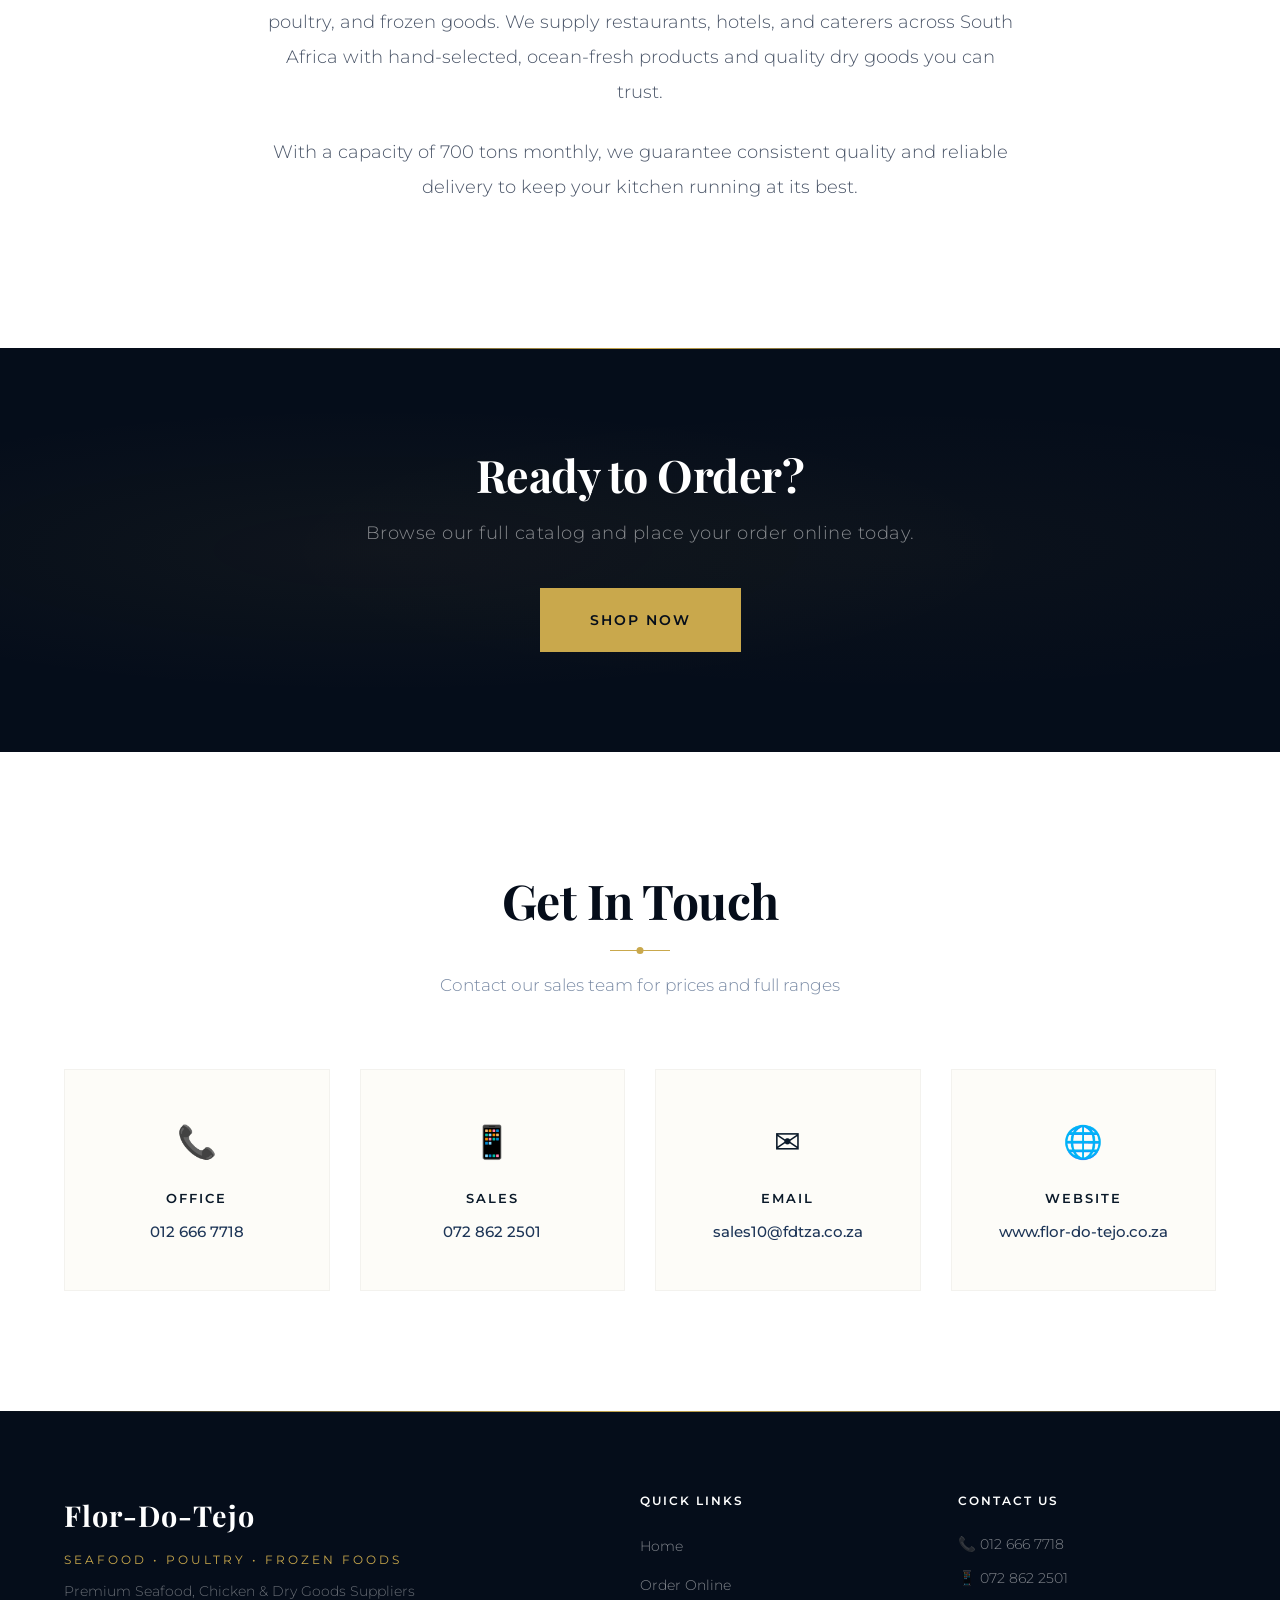
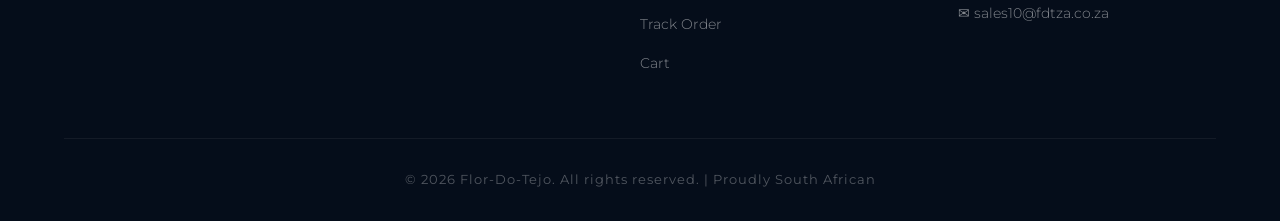
==== commit 423e970d: "Add order, cart, checkout and order tracking features" ====
--- a/index.html
+++ b/index.html
@@ -14,8 +14,10 @@
     <nav class="navbar" id="navbar">
         <div class="container nav-container">
             <div class="logo">
-                <h1>Flor-Do-Tejo</h1>
-                <span class="tagline">Seafood &bull; Poultry &bull; Frozen Foods</span>
+                <a href="index.html">
+                    <h1>Flor-Do-Tejo</h1>
+                    <span class="tagline">Seafood &bull; Poultry &bull; Frozen Foods</span>
+                </a>
             </div>
             <button class="nav-toggle" id="navToggle" aria-label="Toggle navigation">
                 <span></span>
@@ -25,11 +27,10 @@
             <ul class="nav-links" id="navLinks">
                 <li><a href="#home">Home</a></li>
                 <li><a href="#about">About</a></li>
-                <li><a href="#seafood">Seafood</a></li>
-                <li><a href="#poultry">Poultry</a></li>
-                <li><a href="#dry-goods">Dry Goods</a></li>
-                <li><a href="#frozen">Frozen</a></li>
+                <li><a href="order.html">Order Online</a></li>
+                <li><a href="track.html">Track Order</a></li>
                 <li><a href="#contact">Contact</a></li>
+                <li><a href="cart.html" class="cart-link">&#x1F6D2; Cart (<span id="cartCount">0</span>)</a></li>
             </ul>
         </div>
     </nav>
@@ -42,7 +43,7 @@
             <h2>Premium Seafood, Chicken &amp; Dry Goods Suppliers</h2>
             <p>Supplying restaurants, hotels &amp; caterers with the finest quality products</p>
             <div class="hero-cta">
-                <a href="#catalog" class="btn btn-primary">View Our Catalog</a>
+                <a href="order.html" class="btn btn-primary">Order Now</a>
                 <a href="#contact" class="btn btn-outline">Get In Touch</a>
             </div>
         </div>
@@ -89,196 +90,12 @@
         </div>
     </section>
 
-    <!-- Catalog Section -->
-    <section class="catalog" id="catalog">
-        <div class="container">
-            <div class="section-header">
-                <h2>Our Product Range</h2>
-                <div class="gold-divider"></div>
-                <p>Hand selected, premium quality products for your business</p>
-            </div>
-
-            <!-- Fresh Seafood -->
-            <div class="catalog-category" id="seafood">
-                <div class="category-header">
-                    <h3><span class="cat-icon">&#x1F41F;</span> Fresh Seafood</h3>
-                    <p>Hand Selected, Ocean Fresh, Premium Quality</p>
-                </div>
-                <div class="products-grid">
-                    <div class="product-card">
-                        <div class="product-image seafood-bg">
-                            <span class="product-emoji">&#x1F41F;</span>
-                        </div>
-                        <h4>Hake</h4>
-                    </div>
-                    <div class="product-card">
-                        <div class="product-image seafood-bg">
-                            <span class="product-emoji">&#x1F990;</span>
-                        </div>
-                        <h4>Prawns</h4>
-                    </div>
-                    <div class="product-card">
-                        <div class="product-image seafood-bg">
-                            <span class="product-emoji">&#x1F991;</span>
-                        </div>
-                        <h4>Calamari</h4>
-                    </div>
-                    <div class="product-card">
-                        <div class="product-image seafood-bg">
-                            <span class="product-emoji">&#x1F41A;</span>
-                        </div>
-                        <h4>Mussels</h4>
-                    </div>
-                    <div class="product-card">
-                        <div class="product-image seafood-bg">
-                            <span class="product-emoji">&#x1F980;</span>
-                        </div>
-                        <h4>Crab</h4>
-                    </div>
-                    <div class="product-card">
-                        <div class="product-image seafood-bg">
-                            <span class="product-emoji">&#x1F420;</span>
-                        </div>
-                        <h4>Salmon</h4>
-                    </div>
-                    <div class="product-card">
-                        <div class="product-image seafood-bg">
-                            <span class="product-emoji">&#x1F41F;</span>
-                        </div>
-                        <h4>Yellowtail</h4>
-                    </div>
-                </div>
-
-                <!-- Prawns Detail -->
-                <div class="prawn-detail">
-                    <h4>&#x1F990; Prawn Product Range</h4>
-                    <div class="prawn-list">
-                        <ul>
-                            <li>Prawns Crumbed Butterfly</li>
-                            <li>Prawn 8/12</li>
-                            <li>Prawn 13/15</li>
-                            <li>Prawn 16/20</li>
-                        </ul>
-                        <ul>
-                            <li>Prawn 26/30</li>
-                            <li>Prawn Meat 20/40</li>
-                            <li>Prawn Meat 40/60</li>
-                            <li>Prawn Meat 60/80</li>
-                        </ul>
-                    </div>
-                </div>
-            </div>
-
-            <!-- Quality Chicken Range -->
-            <div class="catalog-category" id="poultry">
-                <div class="category-header">
-                    <h3><span class="cat-icon">&#x1F357;</span> Quality Chicken Range</h3>
-                    <p>Fresh &amp; Frozen Chicken Products You Can Trust</p>
-                </div>
-                <div class="products-grid">
-                    <div class="product-card">
-                        <div class="product-image chicken-bg">
-                            <span class="product-emoji">&#x1F357;</span>
-                        </div>
-                        <h4>Fresh Chicken Portions</h4>
-                    </div>
-                    <div class="product-card">
-                        <div class="product-image chicken-bg">
-                            <span class="product-emoji">&#x1F414;</span>
-                        </div>
-                        <h4>Frozen Chicken Products</h4>
-                    </div>
-                </div>
-            </div>
-
-            <!-- Dry Goods -->
-            <div class="catalog-category" id="dry-goods">
-                <div class="category-header">
-                    <h3><span class="cat-icon">&#x1F6D2;</span> Reliable Dry Goods Supply</h3>
-                    <p>Quality Dry Goods, Consistent Supply</p>
-                </div>
-                <div class="products-grid">
-                    <div class="product-card">
-                        <div class="product-image drygoods-bg">
-                            <span class="product-emoji">&#x1F35A;</span>
-                        </div>
-                        <h4>Rice</h4>
-                    </div>
-                    <div class="product-card">
-                        <div class="product-image drygoods-bg">
-                            <span class="product-emoji">&#x1F9C2;</span>
-                        </div>
-                        <h4>Spices</h4>
-                    </div>
-                    <div class="product-card">
-                        <div class="product-image drygoods-bg">
-                            <span class="product-emoji">&#x1FAD2;</span>
-                        </div>
-                        <h4>Oils</h4>
-                    </div>
-                    <div class="product-card">
-                        <div class="product-image drygoods-bg">
-                            <span class="product-emoji">&#x1F4E6;</span>
-                        </div>
-                        <h4>Dry Goods Packaging</h4>
-                    </div>
-                </div>
-            </div>
-
-            <!-- Frozen Specialities -->
-            <div class="catalog-category" id="frozen">
-                <div class="category-header">
-                    <h3><span class="cat-icon">&#x1F35F;</span> Chips, Specialities &amp; Frozen Veg</h3>
-                    <p>Proudly Local &mdash; 700 Tons Monthly, Quality Guaranteed</p>
-                </div>
-                <div class="products-grid">
-                    <div class="product-card">
-                        <div class="product-image frozen-bg">
-                            <span class="product-emoji">&#x1F35F;</span>
-                        </div>
-                        <h4>French Fries</h4>
-                    </div>
-                    <div class="product-card">
-                        <div class="product-image frozen-bg">
-                            <span class="product-emoji">&#x1F966;</span>
-                        </div>
-                        <h4>Frozen Vegetables</h4>
-                    </div>
-                    <div class="product-card">
-                        <div class="product-image frozen-bg">
-                            <span class="product-emoji">&#x1F9C5;</span>
-                        </div>
-                        <h4>Onion Rings</h4>
-                    </div>
-                    <div class="product-card">
-                        <div class="product-image frozen-bg">
-                            <span class="product-emoji">&#x1F414;</span>
-                        </div>
-                        <h4>Crumbed Specialities</h4>
-                    </div>
-                    <div class="product-card">
-                        <div class="product-image frozen-bg">
-                            <span class="product-emoji">&#x1F360;</span>
-                        </div>
-                        <h4>Sweet Potato Fries</h4>
-                    </div>
-                    <div class="product-card">
-                        <div class="product-image frozen-bg">
-                            <span class="product-emoji">&#x1F300;</span>
-                        </div>
-                        <h4>Curly Fries</h4>
-                    </div>
-                </div>
-            </div>
-        </div>
-    </section>
-
     <!-- CTA Section -->
     <section class="cta-section">
         <div class="container">
-            <h2>Fresh Quality Delivered</h2>
-            <p>Premium Products. Competitive Prices. Reliable Service.</p>
-            <a href="#contact" class="btn btn-gold">Contact Our Sales Team</a>
+            <h2>Ready to Order?</h2>
+            <p>Browse our full catalog and place your order online today.</p>
+            <a href="order.html" class="btn btn-gold">Shop Now</a>
         </div>
     </section>
 
@@ -327,11 +144,10 @@
                 <div class="footer-links">
                     <h4>Quick Links</h4>
                     <ul>
-                        <li><a href="#home">Home</a></li>
-                        <li><a href="#seafood">Seafood</a></li>
-                        <li><a href="#poultry">Poultry</a></li>
-                        <li><a href="#dry-goods">Dry Goods</a></li>
-                        <li><a href="#frozen">Frozen</a></li>
+                        <li><a href="index.html">Home</a></li>
+                        <li><a href="order.html">Order Online</a></li>
+                        <li><a href="track.html">Track Order</a></li>
+                        <li><a href="cart.html">Cart</a></li>
                     </ul>
                 </div>
                 <div class="footer-contact">
@@ -347,6 +163,8 @@
         </div>
     </footer>
 
+    <script src="products.js"></script>
+    <script src="cart.js"></script>
     <script src="script.js"></script>
 </body>
 </html>
--- a/styles.css
+++ b/styles.css
@@ -1040,3 +1040,1079 @@
     background: rgba(201, 168, 76, 0.2);
     color: var(--blue-dark);
 }
+
+
+/* ===== Page Header ===== */
+.page-header {
+    padding: 140px 0 60px;
+    background: var(--blue-dark);
+    text-align: center;
+    position: relative;
+}
+
+.page-header::after {
+    content: '';
+    position: absolute;
+    bottom: 0;
+    left: 15%;
+    right: 15%;
+    height: 1px;
+    background: linear-gradient(90deg, transparent, var(--gold), transparent);
+}
+
+.page-header h2 {
+    color: var(--white);
+    font-size: 2.8rem;
+    margin-bottom: 10px;
+}
+
+.page-header p {
+    color: rgba(255, 255, 255, 0.5);
+    font-size: 1rem;
+    font-weight: 300;
+}
+
+/* ===== Order Page - Filters ===== */
+.order-filters {
+    padding: 40px 0 20px;
+    background: var(--cream);
+}
+
+.filter-buttons {
+    display: flex;
+    gap: 12px;
+    justify-content: center;
+    flex-wrap: wrap;
+}
+
+.filter-btn {
+    padding: 10px 24px;
+    border: 1px solid rgba(0, 0, 0, 0.1);
+    background: var(--white);
+    font-size: 0.85rem;
+    font-weight: 500;
+    cursor: pointer;
+    transition: var(--transition);
+    text-transform: uppercase;
+    letter-spacing: 1px;
+    font-family: 'Montserrat', sans-serif;
+}
+
+.filter-btn:hover,
+.filter-btn.active {
+    background: var(--blue-dark);
+    color: var(--gold);
+    border-color: var(--blue-dark);
+}
+
+/* ===== Order Page - Shop Grid ===== */
+.order-products {
+    padding: 40px 0 100px;
+    background: var(--cream);
+}
+
+.shop-grid {
+    display: grid;
+    grid-template-columns: repeat(auto-fill, minmax(280px, 1fr));
+    gap: 30px;
+}
+
+.shop-card {
+    background: var(--white);
+    border: 1px solid rgba(0, 0, 0, 0.04);
+    transition: var(--transition);
+    overflow: hidden;
+}
+
+.shop-card:hover {
+    transform: translateY(-5px);
+    box-shadow: var(--shadow-hover);
+}
+
+.shop-card-image {
+    height: 140px;
+    display: flex;
+    align-items: center;
+    justify-content: center;
+}
+
+.shop-card-image.seafood-bg { background: linear-gradient(135deg, #e8f4fd, #d1ecf9); }
+.shop-card-image.poultry-bg { background: linear-gradient(135deg, #fef9f0, #fdf0db); }
+.shop-card-image.dry-goods-bg { background: linear-gradient(135deg, #f5f0f8, #ede4f3); }
+.shop-card-image.frozen-bg { background: linear-gradient(135deg, #edf9fa, #d8f3f5); }
+
+.shop-emoji {
+    font-size: 3.5rem;
+}
+
+.shop-card-body {
+    padding: 24px;
+}
+
+.shop-card-body h4 {
+    color: var(--blue-primary);
+    margin-bottom: 6px;
+    font-size: 1rem;
+}
+
+.shop-description {
+    color: var(--text-muted);
+    font-size: 0.85rem;
+    margin-bottom: 16px;
+    font-weight: 300;
+}
+
+.shop-card-footer {
+    display: flex;
+    justify-content: space-between;
+    align-items: center;
+    margin-bottom: 16px;
+}
+
+.shop-price .price {
+    font-size: 1.2rem;
+    font-weight: 700;
+    color: var(--blue-dark);
+}
+
+.shop-price .unit {
+    font-size: 0.75rem;
+    color: var(--text-muted);
+    display: block;
+}
+
+.shop-qty {
+    display: flex;
+    align-items: center;
+    gap: 8px;
+}
+
+.qty-btn {
+    width: 30px;
+    height: 30px;
+    border: 1px solid rgba(0, 0, 0, 0.1);
+    background: var(--white);
+    cursor: pointer;
+    font-size: 1rem;
+    display: flex;
+    align-items: center;
+    justify-content: center;
+    transition: var(--transition);
+    font-family: 'Montserrat', sans-serif;
+}
+
+.qty-btn:hover {
+    background: var(--blue-dark);
+    color: var(--white);
+    border-color: var(--blue-dark);
+}
+
+.qty-input {
+    width: 40px;
+    text-align: center;
+    border: 1px solid rgba(0, 0, 0, 0.1);
+    padding: 4px;
+    font-size: 0.9rem;
+    font-family: 'Montserrat', sans-serif;
+}
+
+.btn-add-cart {
+    width: 100%;
+    padding: 12px;
+    background: var(--blue-dark);
+    color: var(--gold);
+    border: 1px solid var(--blue-dark);
+    font-size: 0.8rem;
+    text-transform: uppercase;
+    letter-spacing: 1.5px;
+    cursor: pointer;
+    transition: var(--transition);
+    font-family: 'Montserrat', sans-serif;
+    font-weight: 600;
+}
+
+.btn-add-cart:hover {
+    background: var(--gold);
+    color: var(--blue-dark);
+    border-color: var(--gold);
+}
+
+/* ===== Cart Notification ===== */
+.cart-notification {
+    position: fixed;
+    bottom: 30px;
+    right: 30px;
+    background: var(--blue-dark);
+    color: var(--white);
+    padding: 16px 24px;
+    display: flex;
+    align-items: center;
+    gap: 16px;
+    z-index: 9999;
+    transform: translateY(100px);
+    opacity: 0;
+    transition: var(--transition);
+    border-left: 3px solid var(--gold);
+}
+
+.cart-notification.show {
+    transform: translateY(0);
+    opacity: 1;
+}
+
+.cart-notification a {
+    color: var(--gold);
+    font-weight: 600;
+    text-transform: uppercase;
+    font-size: 0.8rem;
+    letter-spacing: 1px;
+}
+
+/* ===== Cart Page ===== */
+.cart-section {
+    padding: 60px 0 100px;
+    background: var(--cream);
+}
+
+.cart-layout {
+    display: grid;
+    grid-template-columns: 1fr 360px;
+    gap: 40px;
+    align-items: start;
+}
+
+.cart-header-row {
+    display: grid;
+    grid-template-columns: 2fr 1fr 1fr 1fr 40px;
+    gap: 16px;
+    padding: 16px 20px;
+    background: var(--blue-dark);
+    color: var(--gold);
+    font-size: 0.75rem;
+    text-transform: uppercase;
+    letter-spacing: 1.5px;
+    font-weight: 600;
+}
+
+.cart-item-row {
+    display: grid;
+    grid-template-columns: 2fr 1fr 1fr 1fr 40px;
+    gap: 16px;
+    padding: 20px;
+    background: var(--white);
+    border-bottom: 1px solid rgba(0, 0, 0, 0.05);
+    align-items: center;
+}
+
+.cart-item-name strong {
+    display: block;
+    color: var(--blue-dark);
+    font-size: 0.95rem;
+}
+
+.cart-item-name small {
+    color: var(--text-muted);
+    font-size: 0.8rem;
+}
+
+.cart-item-price,
+.cart-item-total {
+    font-weight: 600;
+    color: var(--blue-dark);
+}
+
+.cart-item-qty {
+    display: flex;
+    align-items: center;
+    gap: 10px;
+}
+
+.cart-remove-btn {
+    background: none;
+    border: none;
+    font-size: 1.5rem;
+    color: #ccc;
+    cursor: pointer;
+    transition: var(--transition);
+}
+
+.cart-remove-btn:hover {
+    color: #e74c3c;
+}
+
+/* Cart Summary */
+.cart-summary {
+    background: var(--white);
+    padding: 30px;
+    border: 1px solid rgba(201, 168, 76, 0.15);
+    position: sticky;
+    top: 100px;
+}
+
+.cart-summary h3 {
+    font-size: 1.3rem;
+    margin-bottom: 24px;
+    color: var(--blue-dark);
+}
+
+.summary-row {
+    display: flex;
+    justify-content: space-between;
+    padding: 10px 0;
+    font-size: 0.95rem;
+    color: #4a5568;
+}
+
+.summary-row.total {
+    font-size: 1.2rem;
+    font-weight: 700;
+    color: var(--blue-dark);
+}
+
+.summary-divider {
+    height: 1px;
+    background: rgba(201, 168, 76, 0.2);
+    margin: 12px 0;
+}
+
+.checkout-btn {
+    width: 100%;
+    margin-top: 20px;
+    text-align: center;
+}
+
+.continue-shopping {
+    display: block;
+    text-align: center;
+    margin-top: 16px;
+    color: var(--text-muted);
+    font-size: 0.85rem;
+    text-decoration: underline;
+}
+
+.continue-shopping:hover {
+    color: var(--gold);
+}
+
+/* Empty Cart */
+.empty-cart {
+    text-align: center;
+    padding: 80px 20px;
+}
+
+.empty-cart-icon {
+    font-size: 4rem;
+    margin-bottom: 20px;
+}
+
+.empty-cart h3 {
+    color: var(--blue-dark);
+    margin-bottom: 10px;
+}
+
+.empty-cart p {
+    color: var(--text-muted);
+    margin-bottom: 30px;
+}
+
+/* ===== Checkout Page ===== */
+.checkout-section {
+    padding: 60px 0 100px;
+    background: var(--cream);
+}
+
+.checkout-layout {
+    display: grid;
+    grid-template-columns: 1fr 380px;
+    gap: 50px;
+    align-items: start;
+}
+
+.checkout-steps {
+    display: flex;
+    align-items: center;
+    justify-content: center;
+    margin-bottom: 50px;
+    gap: 0;
+}
+
+.step {
+    display: flex;
+    align-items: center;
+    gap: 8px;
+    padding: 10px 20px;
+}
+
+.step-number {
+    width: 32px;
+    height: 32px;
+    border-radius: 50%;
+    border: 2px solid rgba(0, 0, 0, 0.15);
+    display: flex;
+    align-items: center;
+    justify-content: center;
+    font-size: 0.85rem;
+    font-weight: 600;
+    transition: var(--transition);
+}
+
+.step.active .step-number {
+    background: var(--gold);
+    border-color: var(--gold);
+    color: var(--blue-dark);
+}
+
+.step.completed .step-number {
+    background: var(--blue-dark);
+    border-color: var(--blue-dark);
+    color: var(--gold);
+}
+
+.step-label {
+    font-size: 0.8rem;
+    text-transform: uppercase;
+    letter-spacing: 1px;
+    color: var(--text-muted);
+    font-weight: 500;
+}
+
+.step.active .step-label {
+    color: var(--blue-dark);
+}
+
+.step-line {
+    width: 40px;
+    height: 1px;
+    background: rgba(0, 0, 0, 0.1);
+}
+
+/* Form Steps */
+.form-step {
+    display: none;
+    background: var(--white);
+    padding: 40px;
+    border: 1px solid rgba(0, 0, 0, 0.04);
+}
+
+.form-step.active {
+    display: block;
+}
+
+.form-step h3 {
+    font-size: 1.4rem;
+    color: var(--blue-dark);
+    margin-bottom: 30px;
+}
+
+.form-group {
+    margin-bottom: 20px;
+}
+
+.form-group label {
+    display: block;
+    font-size: 0.8rem;
+    text-transform: uppercase;
+    letter-spacing: 1px;
+    color: var(--text-muted);
+    margin-bottom: 8px;
+    font-weight: 500;
+}
+
+.form-group input,
+.form-group textarea {
+    width: 100%;
+    padding: 14px 16px;
+    border: 1px solid rgba(0, 0, 0, 0.1);
+    font-size: 0.95rem;
+    font-family: 'Montserrat', sans-serif;
+    transition: var(--transition);
+    background: var(--cream);
+}
+
+.form-group input:focus,
+.form-group textarea:focus {
+    outline: none;
+    border-color: var(--gold);
+    background: var(--white);
+}
+
+.form-group input.error {
+    border-color: #e74c3c;
+}
+
+.form-row {
+    display: grid;
+    grid-template-columns: 1fr 1fr;
+    gap: 20px;
+}
+
+.form-buttons {
+    display: flex;
+    gap: 16px;
+    margin-top: 30px;
+}
+
+.btn-outline-dark {
+    background: transparent;
+    color: var(--blue-dark);
+    border: 1px solid rgba(0, 0, 0, 0.2);
+    padding: 14px 32px;
+    font-size: 0.85rem;
+    text-transform: uppercase;
+    letter-spacing: 1.5px;
+    cursor: pointer;
+    transition: var(--transition);
+    font-family: 'Montserrat', sans-serif;
+    font-weight: 600;
+}
+
+.btn-outline-dark:hover {
+    border-color: var(--blue-dark);
+    background: var(--blue-dark);
+    color: var(--white);
+}
+
+/* Payment Methods */
+.payment-methods {
+    display: flex;
+    flex-direction: column;
+    gap: 12px;
+    margin-bottom: 30px;
+}
+
+.payment-option {
+    cursor: pointer;
+}
+
+.payment-option input {
+    display: none;
+}
+
+.payment-card {
+    display: flex;
+    align-items: center;
+    gap: 16px;
+    padding: 20px;
+    border: 1px solid rgba(0, 0, 0, 0.08);
+    transition: var(--transition);
+    background: var(--cream);
+}
+
+.payment-option input:checked + .payment-card {
+    border-color: var(--gold);
+    background: rgba(201, 168, 76, 0.05);
+}
+
+.payment-icon {
+    font-size: 1.8rem;
+}
+
+.payment-card strong {
+    display: block;
+    color: var(--blue-dark);
+    font-size: 0.95rem;
+}
+
+.payment-card p {
+    color: var(--text-muted);
+    font-size: 0.8rem;
+    margin: 0;
+}
+
+.card-details,
+.eft-details {
+    margin-top: 20px;
+    padding: 24px;
+    background: var(--cream);
+    border: 1px solid rgba(0, 0, 0, 0.05);
+}
+
+.eft-info h4 {
+    color: var(--blue-dark);
+    margin-bottom: 12px;
+}
+
+.eft-info p {
+    margin-bottom: 6px;
+    font-size: 0.9rem;
+    color: #4a5568;
+}
+
+.eft-note {
+    margin-top: 12px;
+    padding: 12px;
+    background: rgba(201, 168, 76, 0.1);
+    font-size: 0.85rem;
+    color: var(--gold-dark);
+}
+
+/* Order Review */
+.order-review {
+    display: flex;
+    flex-direction: column;
+    gap: 24px;
+}
+
+.review-section {
+    padding: 20px;
+    background: var(--cream);
+    border: 1px solid rgba(0, 0, 0, 0.04);
+}
+
+.review-section h4 {
+    color: var(--gold-dark);
+    font-size: 0.75rem;
+    text-transform: uppercase;
+    letter-spacing: 2px;
+    margin-bottom: 12px;
+}
+
+.review-item {
+    display: flex;
+    justify-content: space-between;
+    padding: 8px 0;
+    border-bottom: 1px solid rgba(0, 0, 0, 0.04);
+    font-size: 0.9rem;
+}
+
+.review-item.total {
+    border-top: 1px solid var(--gold);
+    border-bottom: none;
+    padding-top: 12px;
+    margin-top: 8px;
+}
+
+/* Checkout Summary Sidebar */
+.checkout-summary {
+    background: var(--white);
+    padding: 30px;
+    border: 1px solid rgba(201, 168, 76, 0.15);
+    position: sticky;
+    top: 100px;
+}
+
+.checkout-summary h3 {
+    font-size: 1.2rem;
+    color: var(--blue-dark);
+    margin-bottom: 20px;
+}
+
+.checkout-item {
+    display: flex;
+    justify-content: space-between;
+    padding: 8px 0;
+    font-size: 0.85rem;
+    color: #4a5568;
+    border-bottom: 1px solid rgba(0, 0, 0, 0.04);
+}
+
+/* Success Modal */
+.modal-overlay {
+    position: fixed;
+    inset: 0;
+    background: rgba(5, 13, 26, 0.9);
+    display: flex;
+    align-items: center;
+    justify-content: center;
+    z-index: 10000;
+    padding: 20px;
+}
+
+.modal-content {
+    background: var(--white);
+    padding: 60px 50px;
+    text-align: center;
+    max-width: 500px;
+    width: 100%;
+}
+
+.success-icon {
+    width: 70px;
+    height: 70px;
+    border-radius: 50%;
+    background: var(--gold);
+    color: var(--blue-dark);
+    font-size: 2rem;
+    display: flex;
+    align-items: center;
+    justify-content: center;
+    margin: 0 auto 24px;
+}
+
+.modal-content h2 {
+    font-size: 1.8rem;
+    color: var(--blue-dark);
+    margin-bottom: 12px;
+}
+
+.modal-content p {
+    color: var(--text-muted);
+    margin-bottom: 8px;
+}
+
+.order-number {
+    font-size: 1.5rem;
+    font-weight: 700;
+    color: var(--gold-dark);
+    padding: 16px;
+    background: var(--cream);
+    margin: 16px 0 24px;
+    letter-spacing: 2px;
+}
+
+.modal-buttons {
+    display: flex;
+    gap: 16px;
+    justify-content: center;
+    flex-wrap: wrap;
+}
+
+/* ===== Tracking Page ===== */
+.track-section {
+    padding: 60px 0 100px;
+    background: var(--cream);
+}
+
+.track-search {
+    max-width: 600px;
+    margin: 0 auto 50px;
+}
+
+.search-box {
+    display: flex;
+    gap: 12px;
+}
+
+.search-box input {
+    flex: 1;
+    padding: 16px 20px;
+    border: 1px solid rgba(0, 0, 0, 0.1);
+    font-size: 0.95rem;
+    font-family: 'Montserrat', sans-serif;
+    background: var(--white);
+}
+
+.search-box input:focus {
+    outline: none;
+    border-color: var(--gold);
+}
+
+/* Track Result */
+.track-result {
+    max-width: 800px;
+    margin: 0 auto;
+}
+
+.track-header {
+    display: flex;
+    justify-content: space-between;
+    align-items: center;
+    padding: 30px;
+    background: var(--white);
+    margin-bottom: 30px;
+    border: 1px solid rgba(0, 0, 0, 0.04);
+}
+
+.track-order-info h3 {
+    color: var(--blue-dark);
+    font-size: 1.4rem;
+}
+
+.track-order-info p {
+    color: var(--text-muted);
+    font-size: 0.9rem;
+}
+
+.track-status-badge {
+    padding: 8px 20px;
+    font-size: 0.75rem;
+    font-weight: 600;
+    text-transform: uppercase;
+    letter-spacing: 1px;
+    background: var(--cream);
+    color: var(--blue-dark);
+    border: 1px solid rgba(0, 0, 0, 0.1);
+}
+
+.track-status-badge.status-confirmed { background: #e3f2fd; color: #1565c0; border-color: #90caf9; }
+.track-status-badge.status-preparing { background: #fff3e0; color: #e65100; border-color: #ffcc80; }
+.track-status-badge.status-checked { background: #e8f5e9; color: #2e7d32; border-color: #a5d6a7; }
+.track-status-badge.status-out-for-delivery { background: #fce4ec; color: #c62828; border-color: #ef9a9a; }
+.track-status-badge.status-delivered { background: rgba(201, 168, 76, 0.1); color: var(--gold-dark); border-color: var(--gold); }
+
+/* Timeline */
+.track-timeline {
+    background: var(--white);
+    padding: 40px;
+    margin-bottom: 30px;
+    border: 1px solid rgba(0, 0, 0, 0.04);
+}
+
+.timeline-step {
+    display: flex;
+    align-items: flex-start;
+    gap: 20px;
+    padding: 16px 0;
+    opacity: 0.4;
+    transition: var(--transition);
+}
+
+.timeline-step.completed {
+    opacity: 1;
+}
+
+.timeline-step.active {
+    opacity: 0.7;
+}
+
+.timeline-icon {
+    width: 44px;
+    height: 44px;
+    border-radius: 50%;
+    background: var(--cream);
+    border: 2px solid rgba(0, 0, 0, 0.1);
+    display: flex;
+    align-items: center;
+    justify-content: center;
+    font-size: 1.2rem;
+    flex-shrink: 0;
+    transition: var(--transition);
+}
+
+.timeline-step.completed .timeline-icon {
+    background: var(--gold);
+    border-color: var(--gold);
+}
+
+.timeline-content h4 {
+    color: var(--blue-dark);
+    font-size: 0.95rem;
+    margin-bottom: 4px;
+}
+
+.timeline-content p {
+    color: var(--text-muted);
+    font-size: 0.85rem;
+    font-weight: 300;
+}
+
+.timeline-time {
+    font-size: 0.8rem;
+    color: var(--gold-dark);
+    font-weight: 500;
+}
+
+.timeline-connector {
+    width: 2px;
+    height: 24px;
+    background: rgba(0, 0, 0, 0.08);
+    margin-left: 21px;
+    transition: var(--transition);
+}
+
+.timeline-connector.completed {
+    background: var(--gold);
+}
+
+/* Track Details */
+.track-details {
+    display: grid;
+    grid-template-columns: 1fr 1fr 1fr;
+    gap: 20px;
+}
+
+.track-detail-card {
+    background: var(--white);
+    padding: 24px;
+    border: 1px solid rgba(0, 0, 0, 0.04);
+}
+
+.track-detail-card h4 {
+    color: var(--gold-dark);
+    font-size: 0.7rem;
+    text-transform: uppercase;
+    letter-spacing: 2px;
+    margin-bottom: 12px;
+}
+
+.track-detail-card p {
+    color: #4a5568;
+    font-size: 0.9rem;
+    line-height: 1.6;
+}
+
+.track-item {
+    padding: 6px 0;
+    font-size: 0.85rem;
+    color: #4a5568;
+    border-bottom: 1px solid rgba(0, 0, 0, 0.04);
+}
+
+.track-total {
+    font-size: 1.3rem;
+    font-weight: 700;
+    color: var(--blue-dark);
+}
+
+/* Not Found */
+.track-not-found {
+    text-align: center;
+    padding: 60px 20px;
+    max-width: 500px;
+    margin: 0 auto;
+}
+
+.not-found-icon {
+    font-size: 3rem;
+    margin-bottom: 16px;
+}
+
+.track-not-found h3 {
+    color: var(--blue-dark);
+    margin-bottom: 8px;
+}
+
+.track-not-found p {
+    color: var(--text-muted);
+}
+
+/* Recent Orders */
+.recent-orders {
+    max-width: 700px;
+    margin: 60px auto 0;
+}
+
+.recent-orders h3 {
+    font-size: 1.3rem;
+    color: var(--blue-dark);
+    margin-bottom: 20px;
+    text-align: center;
+}
+
+.order-row {
+    display: flex;
+    justify-content: space-between;
+    align-items: center;
+    padding: 20px 24px;
+    background: var(--white);
+    margin-bottom: 8px;
+    border: 1px solid rgba(0, 0, 0, 0.04);
+    cursor: pointer;
+    transition: var(--transition);
+}
+
+.order-row:hover {
+    border-color: var(--gold);
+    transform: translateX(4px);
+}
+
+.order-row-info strong {
+    display: block;
+    color: var(--blue-dark);
+    font-size: 0.95rem;
+}
+
+.order-row-info span {
+    color: var(--text-muted);
+    font-size: 0.8rem;
+}
+
+.order-row-status {
+    display: flex;
+    align-items: center;
+    gap: 16px;
+}
+
+.status-pill {
+    padding: 4px 12px;
+    font-size: 0.7rem;
+    font-weight: 600;
+    text-transform: uppercase;
+    letter-spacing: 0.5px;
+}
+
+.status-pill.status-confirmed { background: #e3f2fd; color: #1565c0; }
+.status-pill.status-preparing { background: #fff3e0; color: #e65100; }
+.status-pill.status-checked { background: #e8f5e9; color: #2e7d32; }
+.status-pill.status-out-for-delivery { background: #fce4ec; color: #c62828; }
+.status-pill.status-delivered { background: rgba(201, 168, 76, 0.15); color: var(--gold-dark); }
+
+.order-row-total {
+    font-weight: 700;
+    color: var(--blue-dark);
+}
+
+/* ===== Cart Link Styling ===== */
+.cart-link {
+    color: var(--gold) !important;
+    font-weight: 600 !important;
+}
+
+.nav-links a.active {
+    color: var(--gold);
+}
+
+/* ===== Responsive - New Pages ===== */
+@media (max-width: 768px) {
+    .cart-layout {
+        grid-template-columns: 1fr;
+    }
+
+    .cart-header-row {
+        display: none;
+    }
+
+    .cart-item-row {
+        grid-template-columns: 1fr 1fr;
+        gap: 12px;
+    }
+
+    .checkout-layout {
+        grid-template-columns: 1fr;
+    }
+
+    .checkout-summary {
+        position: static;
+    }
+
+    .form-row {
+        grid-template-columns: 1fr;
+    }
+
+    .track-details {
+        grid-template-columns: 1fr;
+    }
+
+    .search-box {
+        flex-direction: column;
+    }
+
+    .shop-grid {
+        grid-template-columns: 1fr 1fr;
+    }
+
+    .track-header {
+        flex-direction: column;
+        gap: 16px;
+        text-align: center;
+    }
+
+    .modal-content {
+        padding: 40px 24px;
+    }
+}
+
+@media (max-width: 480px) {
+    .shop-grid {
+        grid-template-columns: 1fr;
+    }
+
+    .filter-buttons {
+        gap: 8px;
+    }
+
+    .filter-btn {
+        padding: 8px 16px;
+        font-size: 0.75rem;
+    }
+}
